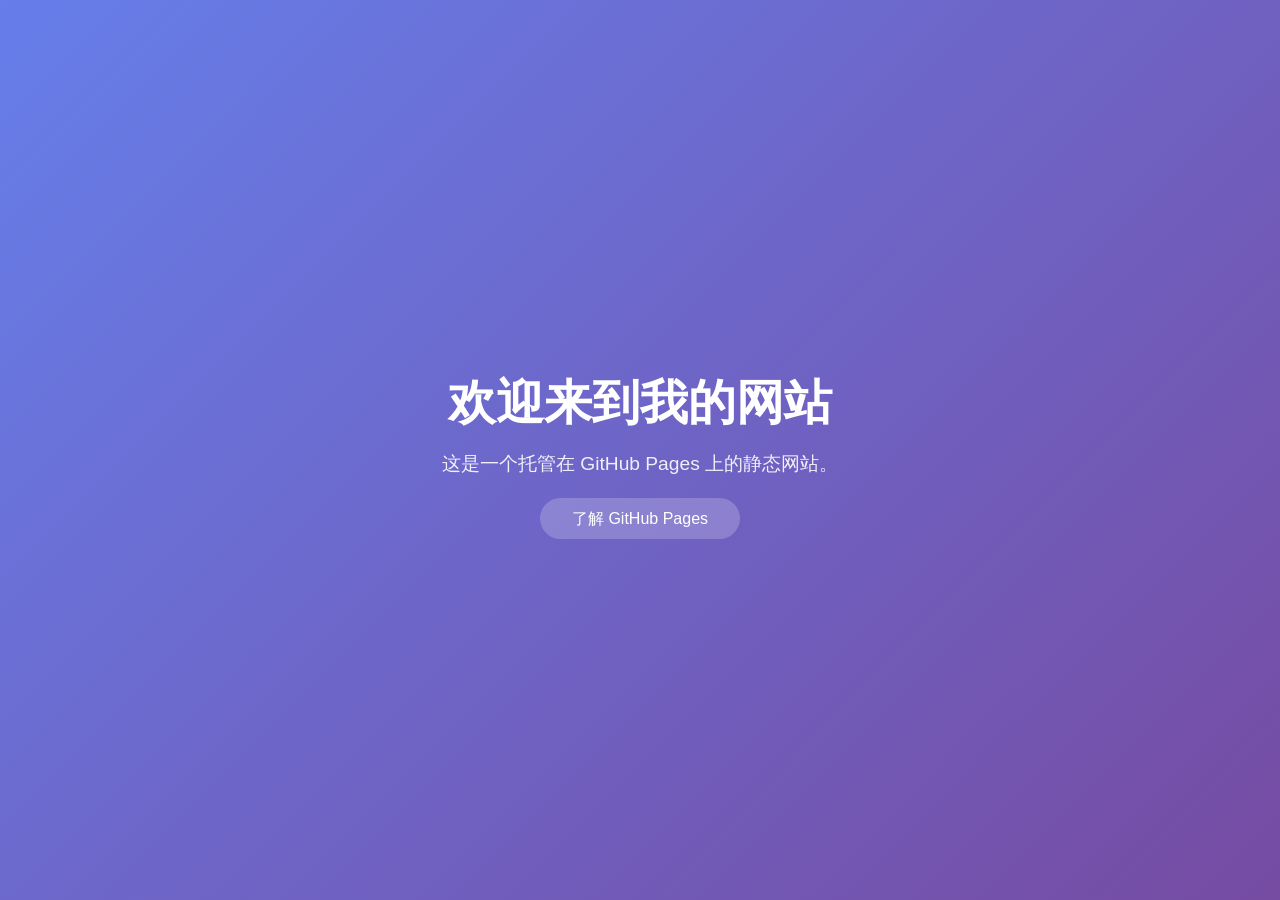
==== index.html @ a3ceb30c "初始化 GitHub Pages 网站" ====
<!DOCTYPE html>
<html lang="zh-CN">
<head>
  <meta charset="UTF-8">
  <meta name="viewport" content="width=device-width, initial-scale=1.0">
  <title>我的网站</title>
  <style>
    * { margin: 0; padding: 0; box-sizing: border-box; }
    body {
      font-family: -apple-system, BlinkMacSystemFont, "Segoe UI", Roboto, sans-serif;
      min-height: 100vh;
      display: flex;
      flex-direction: column;
      align-items: center;
      justify-content: center;
      background: linear-gradient(135deg, #667eea 0%, #764ba2 100%);
      color: #fff;
    }
    .container {
      text-align: center;
      padding: 2rem;
    }
    h1 { font-size: 3rem; margin-bottom: 1rem; }
    p { font-size: 1.2rem; opacity: 0.9; margin-bottom: 2rem; }
    a {
      color: #fff;
      background: rgba(255,255,255,0.2);
      padding: 0.75rem 2rem;
      border-radius: 2rem;
      text-decoration: none;
      transition: background 0.3s;
    }
    a:hover { background: rgba(255,255,255,0.35); }
  </style>
</head>
<body>
  <main class="container">
    <h1>欢迎来到我的网站</h1>
    <p>这是一个托管在 GitHub Pages 上的静态网站。</p>
    <a href="https://pages.github.com/" target="_blank" rel="noopener noreferrer">了解 GitHub Pages</a>
  </main>
</body>
</html>
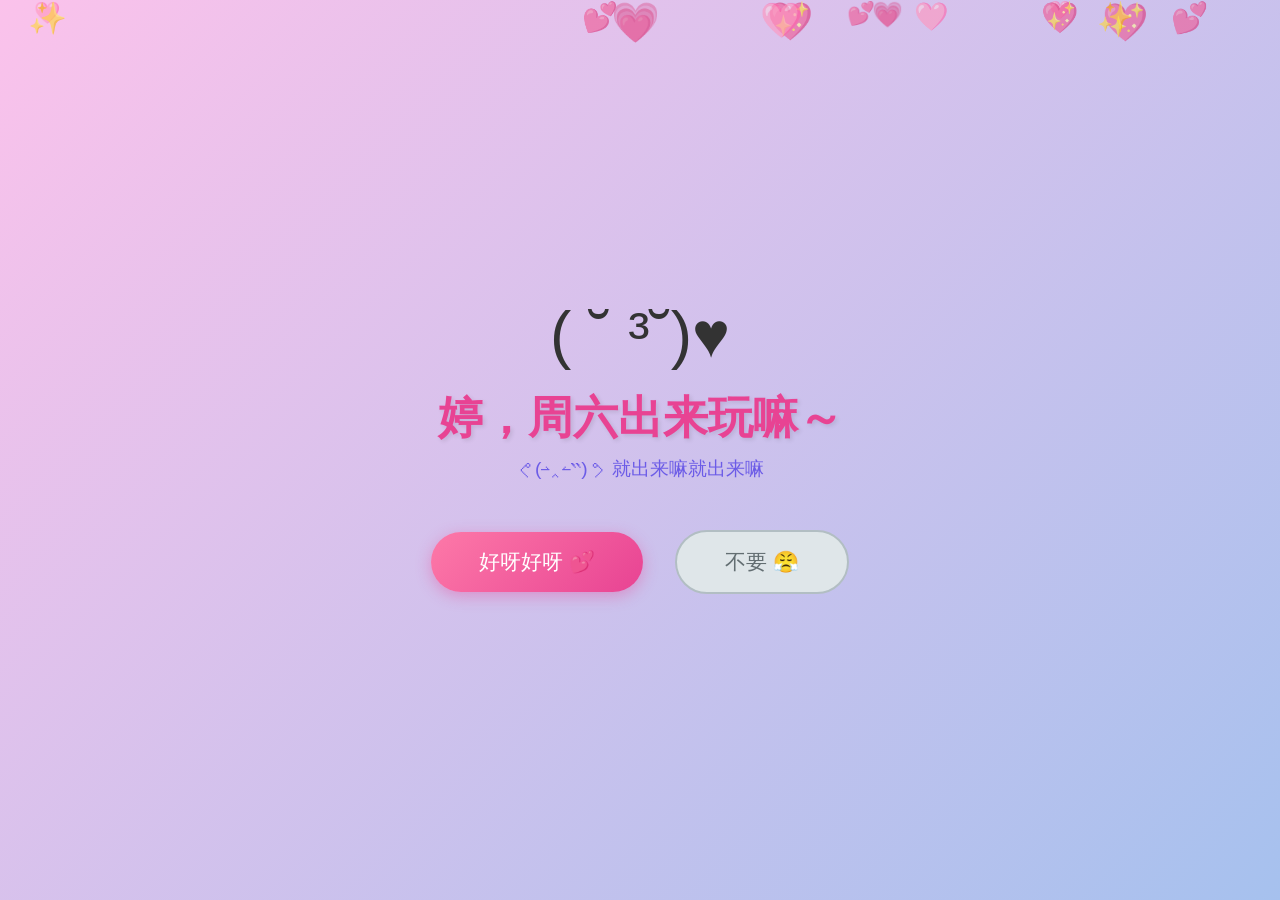
==== commit 462d29fa: "邀请婷周六出来玩：烟花特效+逃跑按钮+表情包" ====
--- a/index.html
+++ b/index.html
@@ -3,7 +3,7 @@
 <head>
   <meta charset="UTF-8">
   <meta name="viewport" content="width=device-width, initial-scale=1.0">
-  <title>我的网站</title>
+  <title>给婷的邀请 💌</title>
   <style>
     * { margin: 0; padding: 0; box-sizing: border-box; }
     body {
@@ -13,31 +13,254 @@
       flex-direction: column;
       align-items: center;
       justify-content: center;
-      background: linear-gradient(135deg, #667eea 0%, #764ba2 100%);
-      color: #fff;
+      background: linear-gradient(135deg, #fbc2eb 0%, #a6c1ee 100%);
+      color: #333;
+      overflow: hidden;
+      position: relative;
     }
     .container {
       text-align: center;
       padding: 2rem;
-    }
-    h1 { font-size: 3rem; margin-bottom: 1rem; }
-    p { font-size: 1.2rem; opacity: 0.9; margin-bottom: 2rem; }
-    a {
+      z-index: 10;
+    }
+    .emoji {
+      font-size: 4rem;
+      margin-bottom: 1rem;
+      animation: bounce 2s ease-in-out infinite;
+    }
+    @keyframes bounce {
+      0%, 100% { transform: translateY(0); }
+      50% { transform: translateY(-15px); }
+    }
+    h1 {
+      font-size: 2.8rem;
+      margin-bottom: 0.5rem;
+      color: #e84393;
+      text-shadow: 2px 2px 4px rgba(0,0,0,0.1);
+    }
+    .sub { font-size: 1.2rem; color: #6c5ce7; margin-bottom: 2.5rem; }
+    .buttons { display: flex; gap: 2rem; justify-content: center; align-items: center; min-height: 80px; }
+    .btn-yes {
+      padding: 1rem 3rem;
+      font-size: 1.3rem;
+      border: none;
+      border-radius: 3rem;
+      cursor: pointer;
+      background: linear-gradient(135deg, #fd79a8, #e84393);
       color: #fff;
-      background: rgba(255,255,255,0.2);
-      padding: 0.75rem 2rem;
-      border-radius: 2rem;
-      text-decoration: none;
-      transition: background 0.3s;
-    }
-    a:hover { background: rgba(255,255,255,0.35); }
+      box-shadow: 0 4px 15px rgba(232,67,147,0.4);
+      transition: transform 0.2s, box-shadow 0.2s;
+    }
+    .btn-yes:hover { transform: scale(1.1); box-shadow: 0 6px 20px rgba(232,67,147,0.6); }
+    .btn-no {
+      padding: 1rem 3rem;
+      font-size: 1.3rem;
+      border: 2px solid #b2bec3;
+      border-radius: 3rem;
+      cursor: pointer;
+      background: #dfe6e9;
+      color: #636e72;
+      transition: transform 0.3s ease, box-shadow 0.3s ease;
+      z-index: 100;
+    }
+    .btn-no.escaping {
+      position: fixed;
+      transition: left 0.4s cubic-bezier(.2,.8,.3,1.2), top 0.4s cubic-bezier(.2,.8,.3,1.2), transform 0.3s ease;
+    }
+    .btn-no.escaping:hover {
+      transform: scale(0.8) rotate(15deg);
+    }
+    .result {
+      display: none;
+      margin-top: 2rem;
+      font-size: 2rem;
+      color: #e84393;
+      animation: fadeIn 1s ease-in;
+    }
+    .result.show { display: block; }
+    .meme {
+      margin-top: 1.5rem;
+      opacity: 0;
+      transform: translateY(-30px);
+      transition: opacity 0.8s ease, transform 0.8s ease;
+    }
+    .meme.show {
+      opacity: 1;
+      transform: translateY(0);
+    }
+    .meme img {
+      max-width: 280px;
+      border-radius: 1rem;
+      box-shadow: 0 4px 15px rgba(0,0,0,0.2);
+    }
+    @keyframes fadeIn { from { opacity: 0; transform: translateY(20px); } to { opacity: 1; transform: translateY(0); } }
+
+    canvas {
+      position: fixed;
+      top: 0; left: 0;
+      width: 100%; height: 100%;
+      pointer-events: none;
+      z-index: 50;
+    }
+    .hearts {
+      position: fixed;
+      top: 0; left: 0;
+      width: 100%; height: 100%;
+      pointer-events: none;
+      z-index: 1;
+    }
+    .heart {
+      position: absolute;
+      font-size: 1.5rem;
+      animation: fall linear infinite;
+      opacity: 0.6;
+    }
+    @keyframes fall {
+      0% { transform: translateY(-10vh) rotate(0deg); opacity: 0.6; }
+      100% { transform: translateY(110vh) rotate(360deg); opacity: 0; }
+    }
   </style>
 </head>
 <body>
-  <main class="container">
-    <h1>欢迎来到我的网站</h1>
-    <p>这是一个托管在 GitHub Pages 上的静态网站。</p>
-    <a href="https://pages.github.com/" target="_blank" rel="noopener noreferrer">了解 GitHub Pages</a>
-  </main>
+  <div class="hearts" id="hearts"></div>
+  <canvas id="fireworks"></canvas>
+
+  <div class="container">
+    <div class="emoji">( ˘ ³˘)♥</div>
+    <h1>婷，周六出来玩嘛～</h1>
+    <p class="sub">ᕙ(⇀‸↼‶)ᕗ 就出来嘛就出来嘛</p>
+    <div class="buttons">
+      <button class="btn-yes" onclick="accept()">好呀好呀 💕</button>
+      <button class="btn-no" id="btnNo">不要 😤</button>
+    </div>
+    <div class="result" id="result">
+      🎉 周六老地方见 🎉<br><span style="font-size:1.2rem">ヾ(≧▽≦*)o</span>
+      <div class="meme" id="meme"><img src="1.jpg" alt="表情包"></div>
+    </div>
+  </div>
+
+  <script>
+    // 飘落的爱心背景
+    const heartsContainer = document.getElementById('hearts');
+    for (let i = 0; i < 15; i++) {
+      const heart = document.createElement('div');
+      heart.className = 'heart';
+      heart.textContent = ['💕','💗','💖','🩷','✨'][Math.floor(Math.random()*5)];
+      heart.style.left = Math.random() * 100 + 'vw';
+      heart.style.animationDuration = (4 + Math.random() * 6) + 's';
+      heart.style.animationDelay = Math.random() * 5 + 's';
+      heart.style.fontSize = (1 + Math.random() * 1.5) + 'rem';
+      heartsContainer.appendChild(heart);
+    }
+
+    // 不接受按钮 - 鼠标靠近就跑 + 随机文案
+    const btnNo = document.getElementById('btnNo');
+    let noInitialized = false;
+    let escapeCount = 0;
+    const noTexts = ['不要 😤','别想点到我 🏃','抓不到我～ 😜','你点不到哦 🤪','再试试？😏','就不让你点 🙈','哈哈哈 🤣','溜了溜了 💨','我跑得快吧 ⚡','投降吧～ 😘'];
+    btnNo.addEventListener('mouseenter', function() {
+      if (!noInitialized) {
+        btnNo.classList.add('escaping');
+        noInitialized = true;
+      }
+      escapeCount++;
+      const maxX = window.innerWidth - 160;
+      const maxY = window.innerHeight - 60;
+      const newX = Math.max(10, Math.random() * maxX);
+      const newY = Math.max(10, Math.random() * maxY);
+      btnNo.style.left = newX + 'px';
+      btnNo.style.top = newY + 'px';
+      btnNo.textContent = noTexts[escapeCount % noTexts.length];
+      // 按钮变小变快，越追越难抓
+      const scale = Math.max(0.6, 1 - escapeCount * 0.03);
+      btnNo.style.fontSize = (1.3 * scale) + 'rem';
+    });
+
+    // 接受按钮
+    let accepted = false;
+    function accept() {
+      if (accepted) return;
+      accepted = true;
+      document.getElementById('result').classList.add('show');
+      setTimeout(() => {
+        document.getElementById('meme').classList.add('show');
+      }, 800);
+      document.querySelector('.btn-yes').textContent = '(ノ´ヮ`)ノ*: ・゚✧';
+      btnNo.style.display = 'none';
+      startFireworks();
+    }
+
+    // 烟花效果
+    const canvas = document.getElementById('fireworks');
+    const ctx = canvas.getContext('2d');
+    let particles = [];
+    let animating = false;
+
+    function resizeCanvas() {
+      canvas.width = window.innerWidth;
+      canvas.height = window.innerHeight;
+    }
+    resizeCanvas();
+    window.addEventListener('resize', resizeCanvas);
+
+    class Particle {
+      constructor(x, y, color) {
+        this.x = x; this.y = y;
+        this.color = color;
+        const angle = Math.random() * Math.PI * 2;
+        const speed = Math.random() * 5 + 2;
+        this.vx = Math.cos(angle) * speed;
+        this.vy = Math.sin(angle) * speed;
+        this.alpha = 1;
+        this.decay = Math.random() * 0.02 + 0.01;
+        this.size = Math.random() * 3 + 1;
+      }
+      update() {
+        this.x += this.vx;
+        this.y += this.vy;
+        this.vy += 0.05;
+        this.alpha -= this.decay;
+      }
+      draw() {
+        ctx.save();
+        ctx.globalAlpha = this.alpha;
+        ctx.fillStyle = this.color;
+        ctx.beginPath();
+        ctx.arc(this.x, this.y, this.size, 0, Math.PI * 2);
+        ctx.fill();
+        ctx.restore();
+      }
+    }
+
+    function createFirework() {
+      const x = Math.random() * canvas.width;
+      const y = Math.random() * canvas.height * 0.5;
+      const colors = ['#fd79a8','#e84393','#6c5ce7','#00cec9','#fdcb6e','#ff6b6b','#ffeaa7','#55efc4'];
+      const color = colors[Math.floor(Math.random() * colors.length)];
+      for (let i = 0; i < 60; i++) {
+        particles.push(new Particle(x, y, color));
+      }
+    }
+
+    function animateFireworks() {
+      if (!animating) return;
+      ctx.clearRect(0, 0, canvas.width, canvas.height);
+      particles = particles.filter(p => p.alpha > 0);
+      particles.forEach(p => { p.update(); p.draw(); });
+      requestAnimationFrame(animateFireworks);
+    }
+
+    function startFireworks() {
+      animating = true;
+      let count = 0;
+      const interval = setInterval(() => {
+        createFirework();
+        createFirework();
+        count++;
+        if (count > 25) clearInterval(interval);
+      }, 400);
+      animateFireworks();
+    }
+  </script>
 </body>
 </html>
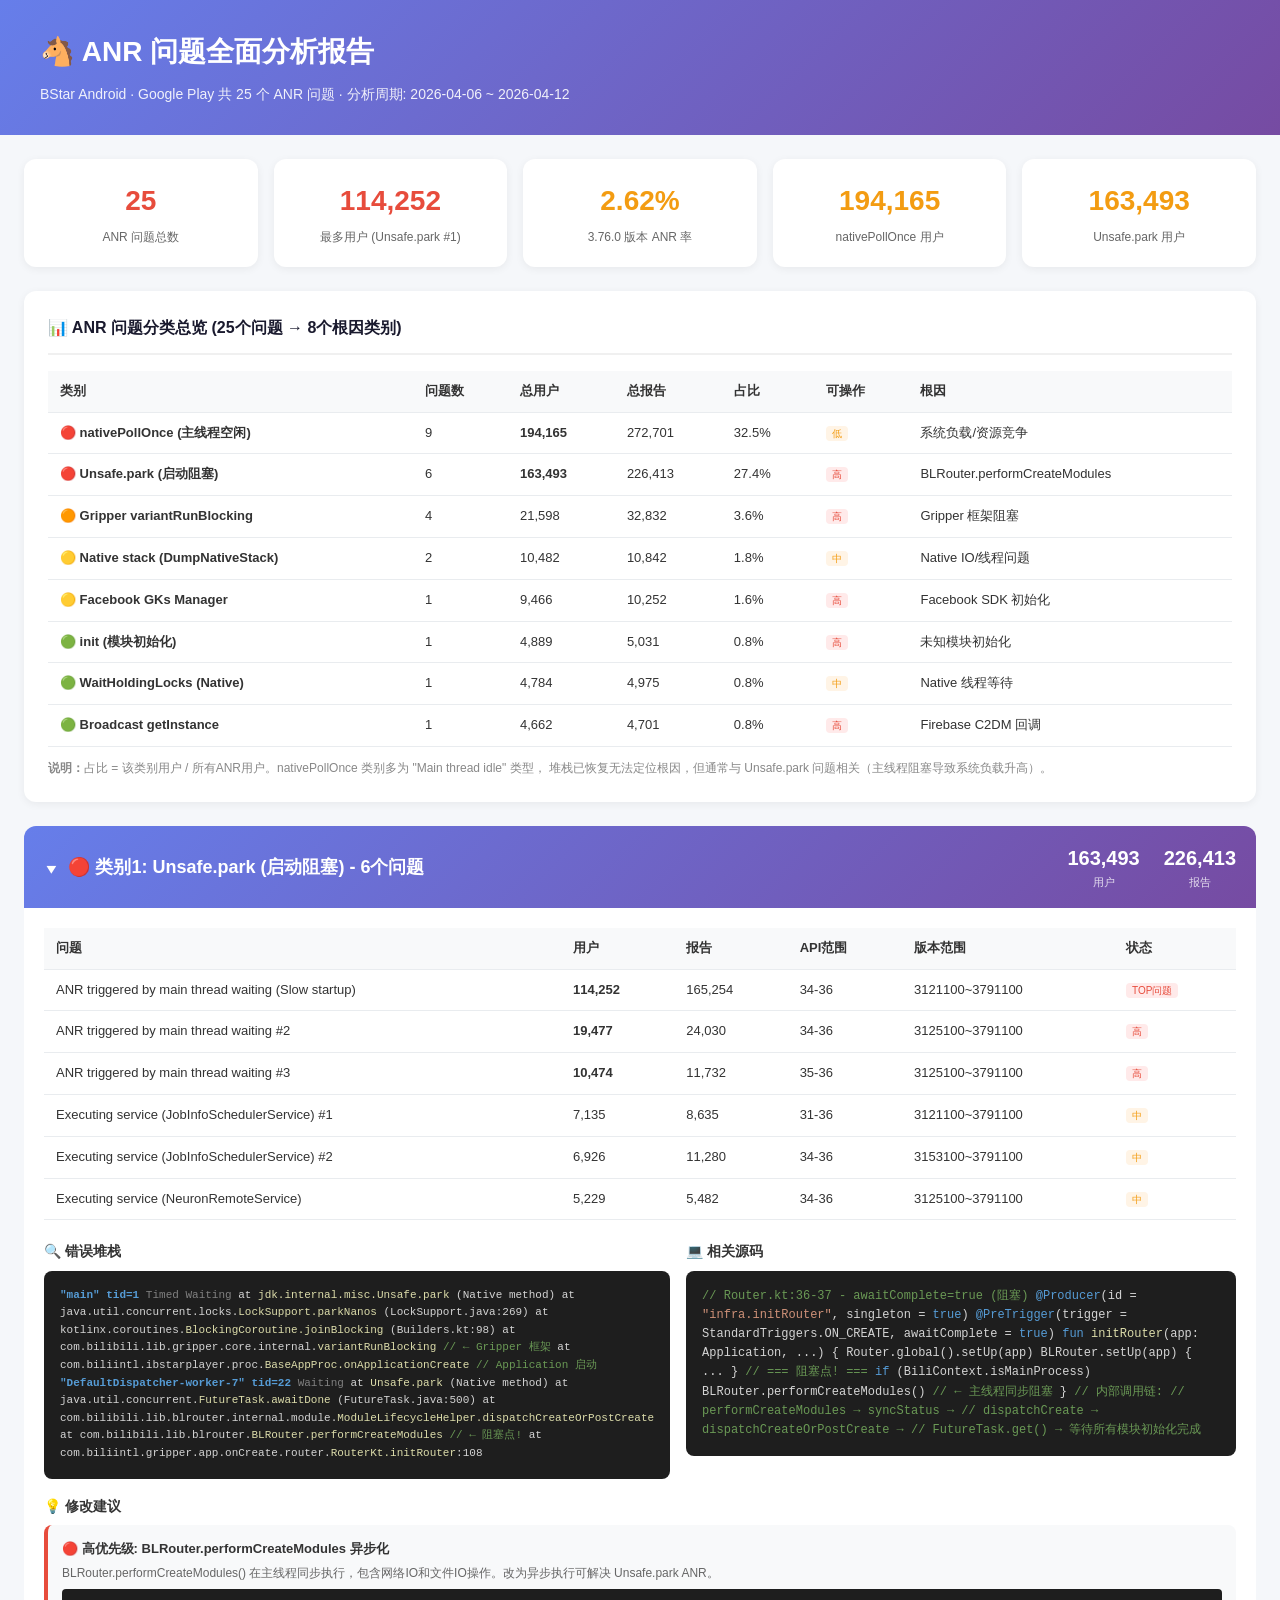
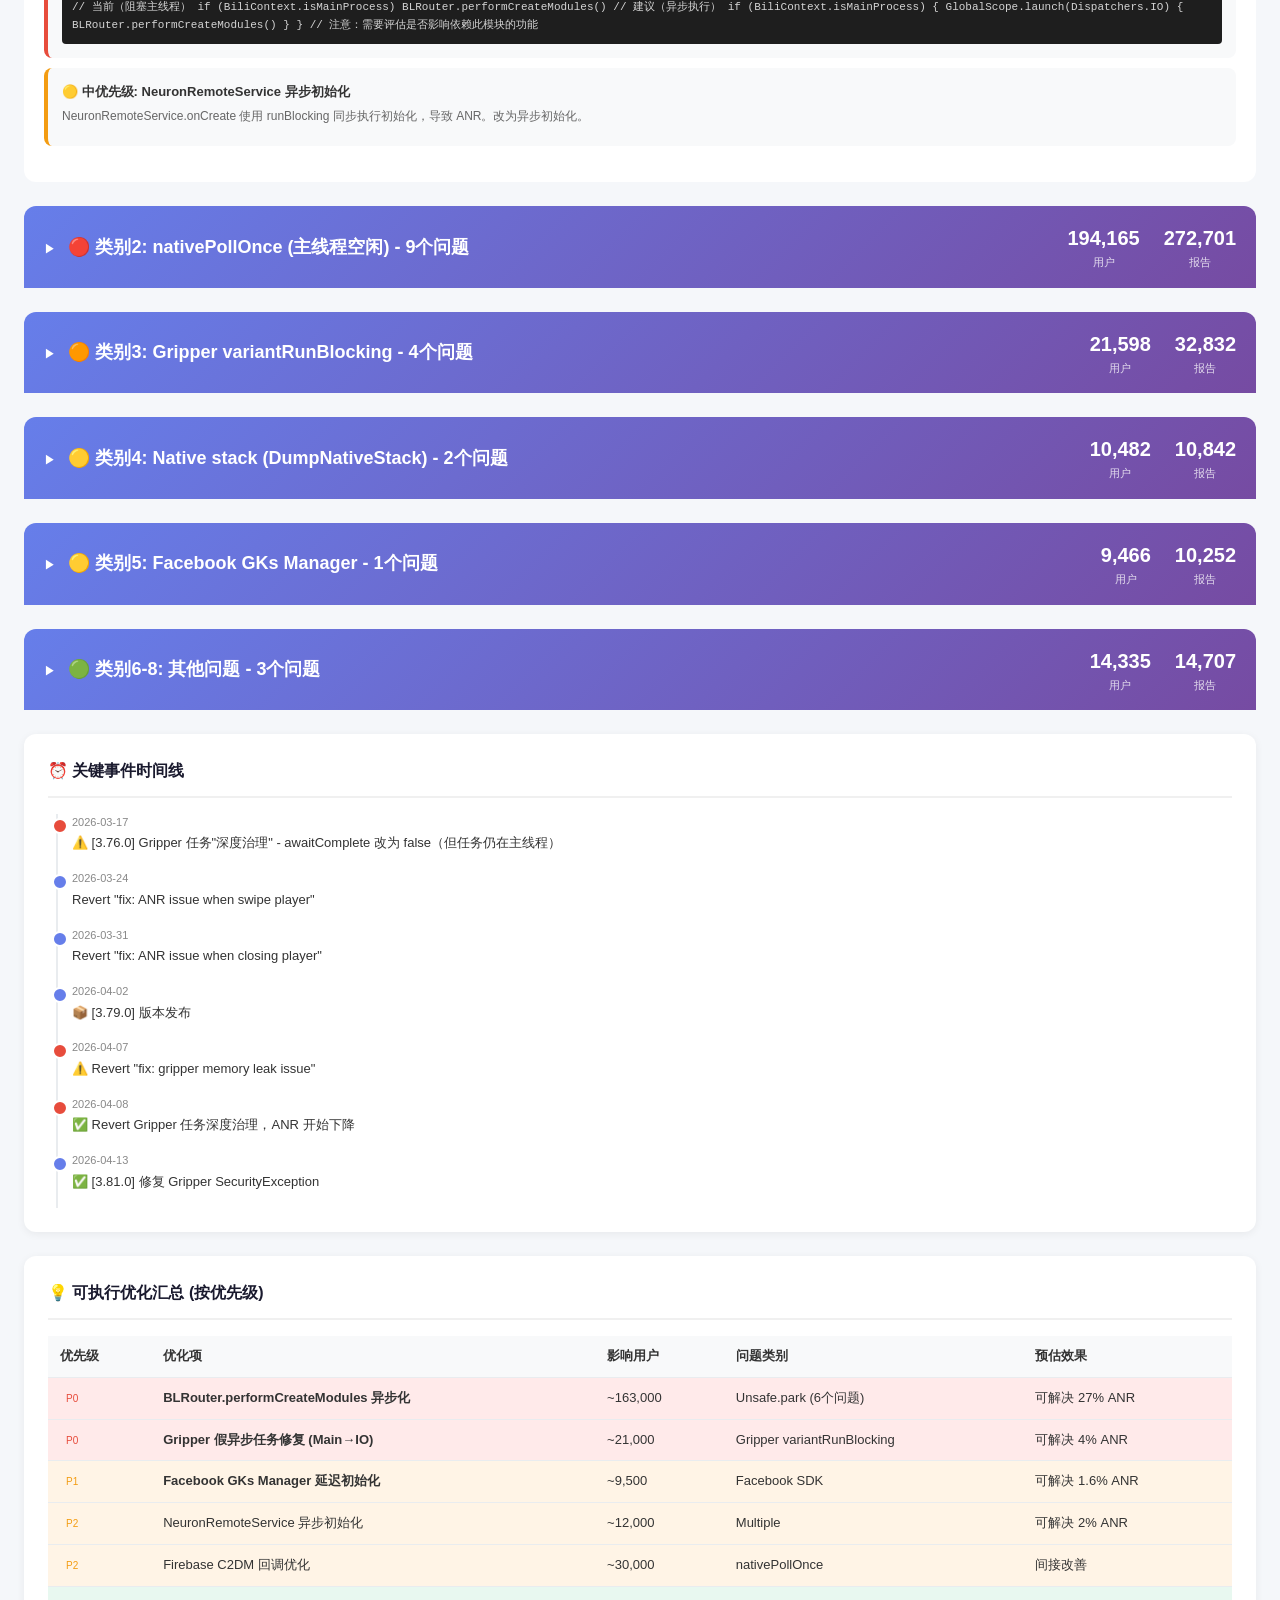
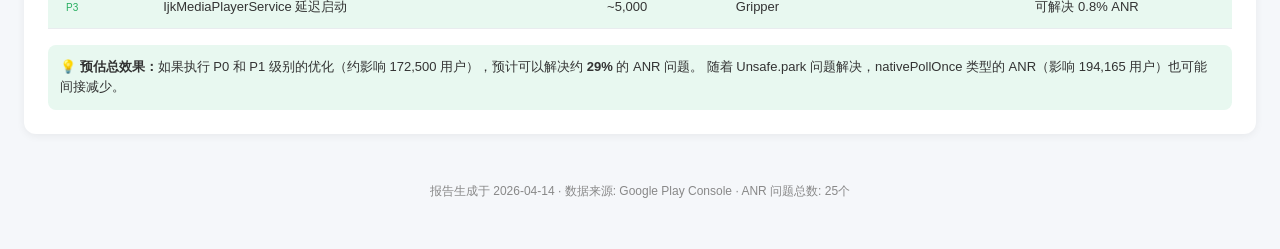
==== commit 8fb4a089: "deploy: ANR analysis report" ====
--- a/index.html
+++ b/index.html
@@ -1,266 +1,1047 @@
 <!DOCTYPE html>
 <html lang="zh-CN">
 <head>
-  <meta charset="UTF-8">
-  <meta name="viewport" content="width=device-width, initial-scale=1.0">
-  <title>给婷的邀请 💌</title>
-  <style>
-    * { margin: 0; padding: 0; box-sizing: border-box; }
-    body {
-      font-family: -apple-system, BlinkMacSystemFont, "Segoe UI", Roboto, sans-serif;
-      min-height: 100vh;
-      display: flex;
-      flex-direction: column;
-      align-items: center;
-      justify-content: center;
-      background: linear-gradient(135deg, #fbc2eb 0%, #a6c1ee 100%);
-      color: #333;
-      overflow: hidden;
-      position: relative;
-    }
-    .container {
-      text-align: center;
-      padding: 2rem;
-      z-index: 10;
-    }
-    .emoji {
-      font-size: 4rem;
-      margin-bottom: 1rem;
-      animation: bounce 2s ease-in-out infinite;
-    }
-    @keyframes bounce {
-      0%, 100% { transform: translateY(0); }
-      50% { transform: translateY(-15px); }
-    }
-    h1 {
-      font-size: 2.8rem;
-      margin-bottom: 0.5rem;
-      color: #e84393;
-      text-shadow: 2px 2px 4px rgba(0,0,0,0.1);
-    }
-    .sub { font-size: 1.2rem; color: #6c5ce7; margin-bottom: 2.5rem; }
-    .buttons { display: flex; gap: 2rem; justify-content: center; align-items: center; min-height: 80px; }
-    .btn-yes {
-      padding: 1rem 3rem;
-      font-size: 1.3rem;
-      border: none;
-      border-radius: 3rem;
-      cursor: pointer;
-      background: linear-gradient(135deg, #fd79a8, #e84393);
-      color: #fff;
-      box-shadow: 0 4px 15px rgba(232,67,147,0.4);
-      transition: transform 0.2s, box-shadow 0.2s;
-    }
-    .btn-yes:hover { transform: scale(1.1); box-shadow: 0 6px 20px rgba(232,67,147,0.6); }
-    .btn-no {
-      padding: 1rem 3rem;
-      font-size: 1.3rem;
-      border: 2px solid #b2bec3;
-      border-radius: 3rem;
-      cursor: pointer;
-      background: #dfe6e9;
-      color: #636e72;
-      transition: transform 0.3s ease, box-shadow 0.3s ease;
-      z-index: 100;
-    }
-    .btn-no.escaping {
-      position: fixed;
-      transition: left 0.4s cubic-bezier(.2,.8,.3,1.2), top 0.4s cubic-bezier(.2,.8,.3,1.2), transform 0.3s ease;
-    }
-    .btn-no.escaping:hover {
-      transform: scale(0.8) rotate(15deg);
-    }
-    .result {
-      display: none;
-      margin-top: 2rem;
-      font-size: 2rem;
-      color: #e84393;
-      animation: fadeIn 1s ease-in;
-    }
-    .result.show { display: block; }
-    .meme {
-      margin-top: 1.5rem;
-      opacity: 0;
-      transform: translateY(-30px);
-      transition: opacity 0.8s ease, transform 0.8s ease;
-    }
-    .meme.show {
-      opacity: 1;
-      transform: translateY(0);
-    }
-    .meme img {
-      max-width: 280px;
-      border-radius: 1rem;
-      box-shadow: 0 4px 15px rgba(0,0,0,0.2);
-    }
-    @keyframes fadeIn { from { opacity: 0; transform: translateY(20px); } to { opacity: 1; transform: translateY(0); } }
-
-    canvas {
-      position: fixed;
-      top: 0; left: 0;
-      width: 100%; height: 100%;
-      pointer-events: none;
-      z-index: 50;
-    }
-    .hearts {
-      position: fixed;
-      top: 0; left: 0;
-      width: 100%; height: 100%;
-      pointer-events: none;
-      z-index: 1;
-    }
-    .heart {
-      position: absolute;
-      font-size: 1.5rem;
-      animation: fall linear infinite;
-      opacity: 0.6;
-    }
-    @keyframes fall {
-      0% { transform: translateY(-10vh) rotate(0deg); opacity: 0.6; }
-      100% { transform: translateY(110vh) rotate(360deg); opacity: 0; }
-    }
-  </style>
+    <meta charset="UTF-8">
+    <meta name="viewport" content="width=device-width, initial-scale=1.0">
+    <title>ANR 问题全面分析报告</title>
+    <style>
+        * { margin: 0; padding: 0; box-sizing: border-box; }
+        body {
+            font-family: -apple-system, BlinkMacSystemFont, 'Segoe UI', Roboto, sans-serif;
+            background: #f5f7fa;
+            color: #333;
+            line-height: 1.6;
+        }
+        .header {
+            background: linear-gradient(135deg, #667eea 0%, #764ba2 100%);
+            color: white;
+            padding: 30px 40px;
+        }
+        .header h1 { font-size: 28px; margin-bottom: 8px; }
+        .header .subtitle { opacity: 0.9; font-size: 14px; }
+        .container { max-width: 1400px; margin: 0 auto; padding: 24px; }
+        
+        .summary-stats {
+            display: grid;
+            grid-template-columns: repeat(5, 1fr);
+            gap: 16px;
+            margin-bottom: 24px;
+        }
+        .stat-item {
+            background: white;
+            border-radius: 12px;
+            padding: 20px;
+            text-align: center;
+            box-shadow: 0 2px 8px rgba(0,0,0,0.06);
+        }
+        .stat-item .number { font-size: 28px; font-weight: 700; color: #667eea; }
+        .stat-item .number.danger { color: #e74c3c; }
+        .stat-item .number.warning { color: #f39c12; }
+        .stat-item .number.success { color: #27ae60; }
+        .stat-item .label { font-size: 12px; color: #666; margin-top: 4px; }
+
+        .card {
+            background: white;
+            border-radius: 12px;
+            padding: 24px;
+            box-shadow: 0 2px 8px rgba(0,0,0,0.06);
+            margin-bottom: 24px;
+        }
+        .card-title {
+            font-size: 16px;
+            font-weight: 600;
+            color: #1a1a2e;
+            margin-bottom: 16px;
+            padding-bottom: 12px;
+            border-bottom: 2px solid #f0f0f0;
+        }
+
+        .issue-category {
+            margin-bottom: 24px;
+        }
+        .category-header {
+            display: flex;
+            justify-content: space-between;
+            align-items: center;
+            padding: 16px 20px;
+            background: linear-gradient(135deg, #667eea 0%, #764ba2 100%);
+            color: white;
+            border-radius: 12px 12px 0 0;
+            cursor: pointer;
+            user-select: none;
+        }
+        .category-header:hover { opacity: 0.95; }
+        .category-title { font-size: 18px; font-weight: 600; }
+        .category-stats { display: flex; gap: 24px; font-size: 14px; }
+        .category-stat { text-align: center; }
+        .category-stat .value { font-size: 20px; font-weight: 700; }
+        .category-stat .label { font-size: 11px; opacity: 0.8; }
+
+        .category-body {
+            background: white;
+            border-radius: 0 0 12px 12px;
+            padding: 20px;
+            display: none;
+        }
+        .category-body.open { display: block; }
+
+        .grid-2 { display: grid; grid-template-columns: repeat(2, 1fr); gap: 16px; }
+        .section { margin-bottom: 16px; }
+        .section-title {
+            font-size: 14px;
+            font-weight: 600;
+            color: #333;
+            margin-bottom: 8px;
+            display: flex;
+            align-items: center;
+            gap: 6px;
+        }
+
+        .stack-trace {
+            background: #1e1e1e;
+            color: #d4d4d4;
+            border-radius: 8px;
+            padding: 16px;
+            font-family: 'SF Mono', 'Consolas', monospace;
+            font-size: 11px;
+            overflow-x: auto;
+            max-height: 280px;
+            overflow-y: auto;
+        }
+        .stack-trace .thread-name { color: #569cd6; font-weight: 600; }
+        .stack-trace .thread-state { color: #808080; }
+        .stack-trace .method { color: #dcdcaa; }
+        .stack-trace .comment { color: #6a9955; }
+
+        .source-code {
+            background: #1e1e1e;
+            color: #d4d4d4;
+            border-radius: 8px;
+            padding: 16px;
+            font-family: 'SF Mono', 'Consolas', monospace;
+            font-size: 12px;
+            overflow-x: auto;
+        }
+        .source-code .keyword { color: #569cd6; }
+        .source-code .function { color: #dcdcaa; }
+        .source-code .string { color: #ce9178; }
+        .source-code .comment { color: #6a9955; }
+        .source-code .number { color: #b5cea8; }
+
+        .suggestion-item {
+            padding: 14px;
+            background: #f8f9fa;
+            border-radius: 8px;
+            margin-bottom: 10px;
+            border-left: 4px solid #667eea;
+        }
+        .suggestion-item.high { border-left-color: #e74c3c; }
+        .suggestion-item.medium { border-left-color: #f39c12; }
+        .suggestion-item.low { border-left-color: #27ae60; }
+        .suggestion-item .title { font-weight: 600; color: #333; margin-bottom: 4px; font-size: 13px; }
+        .suggestion-item .desc { font-size: 12px; color: #666; margin-bottom: 6px; }
+        .suggestion-item .code {
+            background: #1e1e1e;
+            color: #d4d4d4;
+            padding: 10px;
+            border-radius: 4px;
+            font-family: monospace;
+            font-size: 11px;
+            overflow-x: auto;
+        }
+
+        .priority-tag {
+            font-size: 10px;
+            padding: 2px 6px;
+            border-radius: 4px;
+            font-weight: 500;
+        }
+        .priority-high { background: #ffeaea; color: #e74c3c; }
+        .priority-medium { background: #fff4e6; color: #f39c12; }
+        .priority-low { background: #e8f8f0; color: #27ae60; }
+
+        .expand-icon {
+            display: inline-block;
+            transition: transform 0.2s;
+            margin-right: 8px;
+            font-size: 12px;
+        }
+        .expand-icon.rotated { transform: rotate(90deg); }
+
+        .summary-table { width: 100%; border-collapse: collapse; font-size: 13px; }
+        .summary-table th, .summary-table td {
+            padding: 10px 12px;
+            text-align: left;
+            border-bottom: 1px solid #e9ecef;
+        }
+        .summary-table th { background: #f8f9fa; font-weight: 600; }
+        .summary-table tr:hover { background: #f8f9fa; }
+        .summary-table .users { font-weight: 600; }
+
+        .timeline {
+            position: relative;
+            padding-left: 24px;
+            font-size: 13px;
+        }
+        .timeline::before {
+            content: '';
+            position: absolute;
+            left: 8px;
+            top: 0;
+            bottom: 0;
+            width: 2px;
+            background: #e9ecef;
+        }
+        .timeline-item {
+            position: relative;
+            padding-bottom: 16px;
+        }
+        .timeline-item::before {
+            content: '';
+            position: absolute;
+            left: -20px;
+            top: 4px;
+            width: 12px;
+            height: 12px;
+            border-radius: 50%;
+            background: #667eea;
+            border: 2px solid white;
+        }
+        .timeline-item.highlight::before { background: #e74c3c; }
+        .timeline-item .date { font-size: 11px; color: #888; margin-bottom: 2px; }
+        .timeline-item .event { font-weight: 500; color: #333; }
+
+        .issue-list {
+            margin-bottom: 20px;
+        }
+        .issue-list table { width: 100%; border-collapse: collapse; font-size: 13px; }
+        .issue-list th, .issue-list td {
+            padding: 10px 12px;
+            text-align: left;
+            border-bottom: 1px solid #e9ecef;
+        }
+        .issue-list th { background: #f8f9fa; font-weight: 600; }
+        .issue-list tr:hover { background: #f8f9fa; }
+        .issue-list .user-count { font-weight: 600; }
+
+        .footer {
+            text-align: center;
+            padding: 24px;
+            color: #888;
+            font-size: 12px;
+        }
+    </style>
 </head>
 <body>
-  <div class="hearts" id="hearts"></div>
-  <canvas id="fireworks"></canvas>
-
-  <div class="container">
-    <div class="emoji">( ˘ ³˘)♥</div>
-    <h1>婷，周六出来玩嘛～</h1>
-    <p class="sub">ᕙ(⇀‸↼‶)ᕗ 就出来嘛就出来嘛</p>
-    <div class="buttons">
-      <button class="btn-yes" onclick="accept()">好呀好呀 💕</button>
-      <button class="btn-no" id="btnNo">不要 😤</button>
+    <div class="header">
+        <h1>🐴 ANR 问题全面分析报告</h1>
+        <div class="subtitle">BStar Android · Google Play 共 25 个 ANR 问题 · 分析周期: 2026-04-06 ~ 2026-04-12</div>
     </div>
-    <div class="result" id="result">
-      🎉 周六老地方见 🎉<br><span style="font-size:1.2rem">ヾ(≧▽≦*)o</span>
-      <div class="meme" id="meme"><img src="1.jpg" alt="表情包"></div>
+
+    <div class="container">
+        <!-- 汇总统计 -->
+        <div class="summary-stats">
+            <div class="stat-item">
+                <div class="number danger">25</div>
+                <div class="label">ANR 问题总数</div>
+            </div>
+            <div class="stat-item">
+                <div class="number danger">114,252</div>
+                <div class="label">最多用户 (Unsafe.park #1)</div>
+            </div>
+            <div class="stat-item">
+                <div class="number warning">2.62%</div>
+                <div class="label">3.76.0 版本 ANR 率</div>
+            </div>
+            <div class="stat-item">
+                <div class="number warning">194,165</div>
+                <div class="label">nativePollOnce 用户</div>
+            </div>
+            <div class="stat-item">
+                <div class="number warning">163,493</div>
+                <div class="label">Unsafe.park 用户</div>
+            </div>
+        </div>
+
+        <!-- 问题分类总览 -->
+        <div class="card">
+            <div class="card-title">📊 ANR 问题分类总览 (25个问题 → 8个根因类别)</div>
+            <table class="summary-table">
+                <thead>
+                    <tr>
+                        <th>类别</th>
+                        <th>问题数</th>
+                        <th>总用户</th>
+                        <th>总报告</th>
+                        <th>占比</th>
+                        <th>可操作</th>
+                        <th>根因</th>
+                    </tr>
+                </thead>
+                <tbody>
+                    <tr>
+                        <td><strong>🔴 nativePollOnce (主线程空闲)</strong></td>
+                        <td>9</td>
+                        <td class="users">194,165</td>
+                        <td>272,701</td>
+                        <td>32.5%</td>
+                        <td><span class="priority-tag priority-medium">低</span></td>
+                        <td>系统负载/资源竞争</td>
+                    </tr>
+                    <tr>
+                        <td><strong>🔴 Unsafe.park (启动阻塞)</strong></td>
+                        <td>6</td>
+                        <td class="users">163,493</td>
+                        <td>226,413</td>
+                        <td>27.4%</td>
+                        <td><span class="priority-tag priority-high">高</span></td>
+                        <td>BLRouter.performCreateModules</td>
+                    </tr>
+                    <tr>
+                        <td><strong>🟠 Gripper variantRunBlocking</strong></td>
+                        <td>4</td>
+                        <td>21,598</td>
+                        <td>32,832</td>
+                        <td>3.6%</td>
+                        <td><span class="priority-tag priority-high">高</span></td>
+                        <td>Gripper 框架阻塞</td>
+                    </tr>
+                    <tr>
+                        <td><strong>🟡 Native stack (DumpNativeStack)</strong></td>
+                        <td>2</td>
+                        <td>10,482</td>
+                        <td>10,842</td>
+                        <td>1.8%</td>
+                        <td><span class="priority-tag priority-medium">中</span></td>
+                        <td>Native IO/线程问题</td>
+                    </tr>
+                    <tr>
+                        <td><strong>🟡 Facebook GKs Manager</strong></td>
+                        <td>1</td>
+                        <td>9,466</td>
+                        <td>10,252</td>
+                        <td>1.6%</td>
+                        <td><span class="priority-tag priority-high">高</span></td>
+                        <td>Facebook SDK 初始化</td>
+                    </tr>
+                    <tr>
+                        <td><strong>🟢 init (模块初始化)</strong></td>
+                        <td>1</td>
+                        <td>4,889</td>
+                        <td>5,031</td>
+                        <td>0.8%</td>
+                        <td><span class="priority-tag priority-high">高</span></td>
+                        <td>未知模块初始化</td>
+                    </tr>
+                    <tr>
+                        <td><strong>🟢 WaitHoldingLocks (Native)</strong></td>
+                        <td>1</td>
+                        <td>4,784</td>
+                        <td>4,975</td>
+                        <td>0.8%</td>
+                        <td><span class="priority-tag priority-medium">中</span></td>
+                        <td>Native 线程等待</td>
+                    </tr>
+                    <tr>
+                        <td><strong>🟢 Broadcast getInstance</strong></td>
+                        <td>1</td>
+                        <td>4,662</td>
+                        <td>4,701</td>
+                        <td>0.8%</td>
+                        <td><span class="priority-tag priority-high">高</span></td>
+                        <td>Firebase C2DM 回调</td>
+                    </tr>
+                </tbody>
+            </table>
+            <div style="margin-top:12px;font-size:12px;color:#888;">
+                <strong>说明：</strong>占比 = 该类别用户 / 所有ANR用户。nativePollOnce 类别多为 "Main thread idle" 类型，
+                堆栈已恢复无法定位根因，但通常与 Unsafe.park 问题相关（主线程阻塞导致系统负载升高）。
+            </div>
+        </div>
+
+        <!-- ========== 类别1: Unsafe.park ========== -->
+        <div class="issue-category">
+            <div class="category-header" onclick="toggleCategory(this)">
+                <div>
+                    <span class="expand-icon rotated">▶</span>
+                    <span class="category-title">🔴 类别1: Unsafe.park (启动阻塞) - 6个问题</span>
+                </div>
+                <div class="category-stats">
+                    <div class="category-stat">
+                        <div class="value">163,493</div>
+                        <div class="label">用户</div>
+                    </div>
+                    <div class="category-stat">
+                        <div class="value">226,413</div>
+                        <div class="label">报告</div>
+                    </div>
+                </div>
+            </div>
+            <div class="category-body open">
+                <div class="issue-list">
+                    <table>
+                        <thead>
+                            <tr>
+                                <th>问题</th>
+                                <th>用户</th>
+                                <th>报告</th>
+                                <th>API范围</th>
+                                <th>版本范围</th>
+                                <th>状态</th>
+                            </tr>
+                        </thead>
+                        <tbody>
+                            <tr>
+                                <td>ANR triggered by main thread waiting (Slow startup)</td>
+                                <td class="user-count">114,252</td>
+                                <td>165,254</td>
+                                <td>34-36</td>
+                                <td>3121100~3791100</td>
+                                <td><span class="priority-tag priority-high">TOP问题</span></td>
+                            </tr>
+                            <tr>
+                                <td>ANR triggered by main thread waiting #2</td>
+                                <td class="user-count">19,477</td>
+                                <td>24,030</td>
+                                <td>34-36</td>
+                                <td>3125100~3791100</td>
+                                <td><span class="priority-tag priority-high">高</span></td>
+                            </tr>
+                            <tr>
+                                <td>ANR triggered by main thread waiting #3</td>
+                                <td class="user-count">10,474</td>
+                                <td>11,732</td>
+                                <td>35-36</td>
+                                <td>3125100~3791100</td>
+                                <td><span class="priority-tag priority-high">高</span></td>
+                            </tr>
+                            <tr>
+                                <td>Executing service (JobInfoSchedulerService) #1</td>
+                                <td>7,135</td>
+                                <td>8,635</td>
+                                <td>31-36</td>
+                                <td>3121100~3791100</td>
+                                <td><span class="priority-tag priority-medium">中</span></td>
+                            </tr>
+                            <tr>
+                                <td>Executing service (JobInfoSchedulerService) #2</td>
+                                <td>6,926</td>
+                                <td>11,280</td>
+                                <td>34-36</td>
+                                <td>3153100~3791100</td>
+                                <td><span class="priority-tag priority-medium">中</span></td>
+                            </tr>
+                            <tr>
+                                <td>Executing service (NeuronRemoteService)</td>
+                                <td>5,229</td>
+                                <td>5,482</td>
+                                <td>34-36</td>
+                                <td>3125100~3791100</td>
+                                <td><span class="priority-tag priority-medium">中</span></td>
+                            </tr>
+                        </tbody>
+                    </table>
+                </div>
+
+                <div class="grid-2">
+                    <div class="section">
+                        <div class="section-title">🔍 错误堆栈</div>
+                        <div class="stack-trace">
+<span class="thread-name">"main" tid=1</span> <span class="thread-state">Timed Waiting</span>
+  at <span class="method">jdk.internal.misc.Unsafe.park</span> (Native method)
+  at java.util.concurrent.locks.<span class="method">LockSupport.parkNanos</span> (LockSupport.java:269)
+  at kotlinx.coroutines.<span class="method">BlockingCoroutine.joinBlocking</span> (Builders.kt:98)
+  at com.bilibili.lib.gripper.core.internal.<span class="method">variantRunBlocking</span> <span class="comment">// ← Gripper 框架</span>
+  at com.biliintl.ibstarplayer.proc.<span class="method">BaseAppProc.onApplicationCreate</span> <span class="comment">// Application 启动</span>
+
+<span class="thread-name">"DefaultDispatcher-worker-7" tid=22</span> <span class="thread-state">Waiting</span>
+  at <span class="method">Unsafe.park</span> (Native method)
+  at java.util.concurrent.<span class="method">FutureTask.awaitDone</span> (FutureTask.java:500)
+  at com.bilibili.lib.blrouter.internal.module.<span class="method">ModuleLifecycleHelper.dispatchCreateOrPostCreate</span>
+  at com.bilibili.lib.blrouter.<span class="method">BLRouter.performCreateModules</span> <span class="comment">// ← 阻塞点!</span>
+  at com.biliintl.gripper.app.onCreate.router.<span class="method">RouterKt.initRouter</span>:108
+                        </div>
+                    </div>
+                    <div class="section">
+                        <div class="section-title">💻 相关源码</div>
+                        <div class="source-code">
+<span class="comment">// Router.kt:36-37 - awaitComplete=true (阻塞)</span>
+<span class="keyword">@Producer</span>(id = <span class="string">"infra.initRouter"</span>, singleton = <span class="keyword">true</span>)
+<span class="keyword">@PreTrigger</span>(trigger = StandardTriggers.<span class="method">ON_CREATE</span>, awaitComplete = <span class="keyword">true</span>)
+<span class="keyword">fun</span> <span class="function">initRouter</span>(app: Application, ...) {
+    Router.global().<span class="method">setUp</span>(app)
+    BLRouter.<span class="method">setUp</span>(app) { ... }
+    
+    <span class="comment">// === 阻塞点! ===</span>
+    <span class="keyword">if</span> (BiliContext.isMainProcess) 
+        BLRouter.<span class="method">performCreateModules</span>()  <span class="comment">// ← 主线程同步阻塞</span>
+}
+
+<span class="comment">// 内部调用链:</span>
+<span class="comment">// performCreateModules → syncStatus →</span>
+<span class="comment">// dispatchCreate → dispatchCreateOrPostCreate →</span>
+<span class="comment">// FutureTask.get() → 等待所有模块初始化完成</span>
+                        </div>
+                    </div>
+                </div>
+                <div class="section">
+                    <div class="section-title">💡 修改建议</div>
+                    <div class="suggestion-item high">
+                        <div class="title">🔴 高优先级: BLRouter.performCreateModules 异步化</div>
+                        <div class="desc">BLRouter.performCreateModules() 在主线程同步执行，包含网络IO和文件IO操作。改为异步执行可解决 Unsafe.park ANR。</div>
+                        <div class="code"><span class="comment">// 当前（阻塞主线程）</span>
+<span class="keyword">if</span> (BiliContext.isMainProcess) 
+    BLRouter.<span class="method">performCreateModules</span>()
+
+<span class="comment">// 建议（异步执行）</span>
+<span class="keyword">if</span> (BiliContext.isMainProcess) {
+    GlobalScope.<span class="method">launch</span>(Dispatchers.<span class="method">IO</span>) {
+        BLRouter.<span class="method">performCreateModules</span>()
+    }
+}
+<span class="comment">// 注意：需要评估是否影响依赖此模块的功能</span></div>
+                    </div>
+                    <div class="suggestion-item medium">
+                        <div class="title">🟡 中优先级: NeuronRemoteService 异步初始化</div>
+                        <div class="desc">NeuronRemoteService.onCreate 使用 runBlocking 同步执行初始化，导致 ANR。改为异步初始化。</div>
+                    </div>
+                </div>
+            </div>
+        </div>
+
+        <!-- ========== 类别2: nativePollOnce ========== -->
+        <div class="issue-category">
+            <div class="category-header" onclick="toggleCategory(this)">
+                <div>
+                    <span class="expand-icon">▶</span>
+                    <span class="category-title">🔴 类别2: nativePollOnce (主线程空闲) - 9个问题</span>
+                </div>
+                <div class="category-stats">
+                    <div class="category-stat">
+                        <div class="value">194,165</div>
+                        <div class="label">用户</div>
+                    </div>
+                    <div class="category-stat">
+                        <div class="value">272,701</div>
+                        <div class="label">报告</div>
+                    </div>
+                </div>
+            </div>
+            <div class="category-body">
+                <div class="issue-list">
+                    <table>
+                        <thead>
+                            <tr>
+                                <th>问题</th>
+                                <th>用户</th>
+                                <th>报告</th>
+                                <th>类型</th>
+                            </tr>
+                        </thead>
+                        <tbody>
+                            <tr>
+                                <td>Input dispatching timed out</td>
+                                <td class="user-count">44,971</td>
+                                <td>63,331</td>
+                                <td>输入分发超时</td>
+                            </tr>
+                            <tr>
+                                <td>Root cause unknown #1</td>
+                                <td class="user-count">39,257</td>
+                                <td>51,366</td>
+                                <td>堆栈已恢复</td>
+                            </tr>
+                            <tr>
+                                <td>Broadcast (Firebase C2DM)</td>
+                                <td class="user-count">25,325</td>
+                                <td>34,449</td>
+                                <td>Firebase 推送</td>
+                            </tr>
+                            <tr>
+                                <td>Input (No focused window)</td>
+                                <td class="user-count">21,520</td>
+                                <td>25,217</td>
+                                <td>无焦点窗口</td>
+                            </tr>
+                            <tr>
+                                <td>Root cause unknown #2</td>
+                                <td>17,973</td>
+                                <td>44,244</td>
+                                <td>堆栈已恢复</td>
+                            </tr>
+                            <tr>
+                                <td>Root cause unknown #3</td>
+                                <td>14,920</td>
+                                <td>16,562</td>
+                                <td>堆栈已恢复</td>
+                            </tr>
+                            <tr>
+                                <td>Executing service (JobInfoScheduler)</td>
+                                <td>12,665</td>
+                                <td>15,251</td>
+                                <td>后台调度</td>
+                            </tr>
+                            <tr>
+                                <td>Root cause unknown #4</td>
+                                <td>9,505</td>
+                                <td>10,715</td>
+                                <td>堆栈已恢复</td>
+                            </tr>
+                            <tr>
+                                <td>Broadcast (SCREEN_OFF)</td>
+                                <td>8,029</td>
+                                <td>11,566</td>
+                                <td>屏幕关闭事件</td>
+                            </tr>
+                        </tbody>
+                    </table>
+                </div>
+                <div class="suggestion-item high">
+                    <div class="title">⚠️ 这些问题的堆栈多为 "Main thread idle"</div>
+                    <div class="desc">
+                        <strong>Google 官方说明：</strong>当 ANR 条件已经过去时才捕获堆栈，导致堆栈中主线程处于空闲状态。
+                        这类 ANR 通常由系统高负载或资源竞争导致，无法从堆栈直接定位根因。<br><br>
+                        <strong>间接原因：</strong>当 Unsafe.park 问题导致主线程阻塞时，系统负载升高，可能导致其他正常的应用操作也触发 ANR。<br><br>
+                        <strong>建议：</strong>优先解决 Unsafe.park 问题（类别1），这类 nativePollOnce 的 ANR 数量可能会自然下降。
+                    </div>
+                </div>
+                <div class="section">
+                    <div class="section-title">💡 修改建议</div>
+                    <div class="suggestion-item high">
+                        <div class="title">🔴 高优先级: 解决 Unsafe.park 问题（间接解决本类别问题）</div>
+                        <div class="desc">当主线程不再被 BLRouter.performCreateModules 阻塞后，系统的输入分发能力会恢复正常，Input dispatching ANR 会大幅减少。</div>
+                    </div>
+                    <div class="suggestion-item medium">
+                        <div class="title">🟡 中优先级: BroadcastReceiver 中避免阻塞IO</div>
+                        <div class="desc">FirebaseInstanceIdReceiver 回调中执行了文件IO操作，应该移到后台线程。</div>
+                    </div>
+                    <div class="suggestion-item medium">
+                        <div class="title">🟡 中优先级: Facebook/Google Ads SDK 延迟初始化</div>
+                        <div class="desc">AdvertisingIdClient 和 FacebookSdk 在启动时同步等待网络响应，建议延迟到首次使用时。</div>
+                    </div>
+                </div>
+            </div>
+        </div>
+
+        <!-- ========== 类别3: Gripper variantRunBlocking ========== -->
+        <div class="issue-category">
+            <div class="category-header" onclick="toggleCategory(this)">
+                <div>
+                    <span class="expand-icon">▶</span>
+                    <span class="category-title">🟠 类别3: Gripper variantRunBlocking - 4个问题</span>
+                </div>
+                <div class="category-stats">
+                    <div class="category-stat">
+                        <div class="value">21,598</div>
+                        <div class="label">用户</div>
+                    </div>
+                    <div class="category-stat">
+                        <div class="value">32,832</div>
+                        <div class="label">报告</div>
+                    </div>
+                </div>
+            </div>
+            <div class="category-body">
+                <div class="issue-list">
+                    <table>
+                        <thead>
+                            <tr>
+                                <th>问题</th>
+                                <th>用户</th>
+                                <th>报告</th>
+                                <th>服务</th>
+                            </tr>
+                        </thead>
+                        <tbody>
+                            <tr>
+                                <td>Executing service (NeuronRemoteService)</td>
+                                <td class="user-count">6,926</td>
+                                <td>13,581</td>
+                                <td>NeuronRemoteService</td>
+                            </tr>
+                            <tr>
+                                <td>Broadcast (Firebase C2DM)</td>
+                                <td class="user-count">5,408</td>
+                                <td>7,113</td>
+                                <td>FirebaseInstanceId</td>
+                            </tr>
+                            <tr>
+                                <td>Executing service (IjkMediaPlayerService)</td>
+                                <td class="user-count">4,784</td>
+                                <td>6,463</td>
+                                <td>IjkMediaPlayer</td>
+                            </tr>
+                            <tr>
+                                <td>Broadcast (JobInfoScheduler)</td>
+                                <td>5,280</td>
+                                <td>5,675</td>
+                                <td>JobInfoScheduler</td>
+                            </tr>
+                        </tbody>
+                    </table>
+                </div>
+                <div class="grid-2">
+                    <div class="section">
+                        <div class="section-title">🔍 错误堆栈</div>
+                        <div class="stack-trace">
+<span class="thread-name">"main" tid=1</span> <span class="thread-state">Timed Waiting</span>
+  at <span class="method">Unsafe.park</span> (Native method)
+  at java.util.concurrent.locks.<span class="method">LockSupport.parkNanos</span> (LockSupport.java:269)
+  at kotlinx.coroutines.<span class="method">BlockingCoroutine.joinBlocking</span> (Builders.kt:98)
+  at com.bilibili.lib.gripper.core.internal.<span class="method">variantRunBlocking</span> <span class="comment">// ← Gripper 框架</span>
+<span class="comment">// 当 Gripper 触发 ON_CREATE/ON_ATTACH 时</span>
+<span class="comment">// 使用 runBlocking 同步等待任务完成</span>
+                        </div>
+                    </div>
+                    <div class="section">
+                        <div class="section-title">💻 Gripper 框架问题</div>
+                        <div class="source-code">
+<span class="comment">// InitAdsProviderManager.kt - awaitComplete=false 但仍在 Main</span>
+<span class="keyword">@PreTrigger</span>(trigger = StandardTriggers.<span class="method">ON_ATTACH</span>, awaitComplete = <span class="keyword">false</span>)
+<span class="keyword">suspend fun</span> <span class="function">initAdsProviderManager</span>() {
+    <span class="keyword">withContext</span>(<span class="method">GripperDispatchers.Main</span>) {  <span class="comment">// ← 仍在主线程!</span>
+        <span class="method">adsProviderManager.init</span>()
+    }
+}
+<span class="comment">// awaitComplete=false 但仍在 Main 执行 = 假异步</span>
+                        </div>
+                    </div>
+                </div>
+                <div class="section">
+                    <div class="section-title">💡 修改建议</div>
+                    <div class="suggestion-item high">
+                        <div class="title">🔴 高优先级: 修复 Gripper 假异步任务</div>
+                        <div class="desc">以下 Gripper 任务使用 awaitComplete=false 但仍在 GripperDispatchers.Main 执行：</div>
+                        <div class="code"><span class="comment">// 需要将 Main 改为 IO 的任务：</span>
+<span class="comment">// 1. InitAdsProviderManager - ON_ATTACH</span>
+<span class="comment">// 2. InitBiliPVHelper - ON_PRIVACY</span>
+<span class="comment">// 3. InitLaser - ON_PRIVACY</span>
+<span class="comment">// 4. InitAnimationLoader - ON_MAIN_IDLE</span>
+<span class="comment">// 5. InitApm - ON_CREATE</span>
+
+<span class="comment">// 修改前（假异步）</span>
+<span class="keyword">withContext</span>(<span class="method">GripperDispatchers.Main</span>) { ... }
+
+<span class="comment">// 修改后（真异步）</span>
+<span class="keyword">withContext</span>(<span class="method">GripperDispatchers.IO</span>) { ... }</div>
+                    </div>
+                    <div class="suggestion-item medium">
+                        <div class="title">🟡 中优先级: IjkMediaPlayerService 启动优化</div>
+                        <div class="desc">IjkMediaPlayerService 在启动时被 Gripper 调用，导致 ANR。建议延迟到首次使用播放器时再启动。</div>
+                    </div>
+                </div>
+            </div>
+        </div>
+
+        <!-- ========== 类别4: Native stack ========== -->
+        <div class="issue-category">
+            <div class="category-header" onclick="toggleCategory(this)">
+                <div>
+                    <span class="expand-icon">▶</span>
+                    <span class="category-title">🟡 类别4: Native stack (DumpNativeStack) - 2个问题</span>
+                </div>
+                <div class="category-stats">
+                    <div class="category-stat">
+                        <div class="value">10,482</div>
+                        <div class="label">用户</div>
+                    </div>
+                    <div class="category-stat">
+                        <div class="value">10,842</div>
+                        <div class="label">报告</div>
+                    </div>
+                </div>
+            </div>
+            <div class="category-body">
+                <div class="issue-list">
+                    <table>
+                        <thead>
+                            <tr>
+                                <th>问题</th>
+                                <th>用户</th>
+                                <th>报告</th>
+                            </tr>
+                        </thead>
+                        <tbody>
+                            <tr>
+                                <td>ANR triggered by slow operations in main thread</td>
+                                <td class="user-count">5,270</td>
+                                <td>5,545</td>
+                            </tr>
+                            <tr>
+                                <td>ANR triggered by slow IO operations</td>
+                                <td class="user-count">5,212</td>
+                                <td>5,297</td>
+                            </tr>
+                        </tbody>
+                    </table>
+                </div>
+                <div class="section">
+                    <div class="section-title">💡 修改建议</div>
+                    <div class="suggestion-item medium">
+                        <div class="title">🟡 中优先级: 排查慢 IO 操作</div>
+                        <div class="desc">这类 ANR 通常与文件IO相关。建议检查 Startup 过程中的文件操作并移到后台线程。</div>
+                    </div>
+                </div>
+            </div>
+        </div>
+
+        <!-- ========== 类别5: Facebook GKs Manager ========== -->
+        <div class="issue-category">
+            <div class="category-header" onclick="toggleCategory(this)">
+                <div>
+                    <span class="expand-icon">▶</span>
+                    <span class="category-title">🟡 类别5: Facebook GKs Manager - 1个问题</span>
+                </div>
+                <div class="category-stats">
+                    <div class="category-stat">
+                        <div class="value">9,466</div>
+                        <div class="label">用户</div>
+                    </div>
+                    <div class="category-stat">
+                        <div class="value">10,252</div>
+                        <div class="label">报告</div>
+                    </div>
+                </div>
+            </div>
+            <div class="category-body">
+                <div class="issue-list">
+                    <table>
+                        <thead>
+                            <tr>
+                                <th>问题</th>
+                                <th>用户</th>
+                                <th>报告</th>
+                            </tr>
+                        </thead>
+                        <tbody>
+                            <tr>
+                                <td>ANR triggered by FetchedAppGateKeepersManager</td>
+                                <td class="user-count">9,466</td>
+                                <td>10,252</td>
+                            </tr>
+                        </tbody>
+                    </table>
+                </div>
+                <div class="grid-2">
+                    <div class="section">
+                        <div class="section-title">🔍 错误堆栈</div>
+                        <div class="stack-trace">
+<span class="thread-name">"main" tid=1</span> <span class="thread-state">Timed Waiting</span>
+  at <span class="method">Unsafe.park</span> (Native method)
+  at com.facebook.internal.<span class="method">FetchedAppGateKeepersManager.<clinit></span>
+<span class="comment">// === Facebook SDK 静态初始化阻塞 ===</span>
+<span class="comment">// FetchedAppGateKeepersManager 在类加载时</span>
+<span class="comment">// 同步从服务器获取 GateKeeper 配置</span>
+<span class="comment">// 在弱网络下会长时间阻塞</span>
+                        </div>
+                    </div>
+                    <div class="section">
+                        <div class="section-title">💻 相关代码</div>
+                        <div class="source-code">
+<span class="comment">// ThirdLoginManager.kt:120-123</span>
+<span class="keyword">private fun</span> <span class="function">ensureFacebookSdkInitialized</span>() {
+    <span class="keyword">if</span> (!FacebookSdk.<span class="method">isInitialized</span>()) {
+        FacebookSdk.<span class="method">sdkInitialize</span>(context.applicationContext)
+        <span class="comment">// ⚠️ 这会触发 FetchedAppGateKeepersManager.<clinit></span>
+        <span class="comment">// 同步等待服务器响应</span>
+    }
+}
+                        </div>
+                    </div>
+                </div>
+                <div class="section">
+                    <div class="section-title">💡 修改建议</div>
+                    <div class="suggestion-item high">
+                        <div class="title">🔴 高优先级: Facebook SDK 延迟初始化</div>
+                        <div class="code"><span class="comment">// 1. 禁用自动初始化</span>
+FacebookSdk.<span class="method">setAutoInitEnabled</span>(<span class="keyword">false</span>)
+FacebookSdk.<span class="method">setPublishInstallActivities</span>(<span class="keyword">false</span>)
+
+<span class="comment">// 2. 只在真正需要时（登录）才初始化</span>
+<span class="keyword">if</span> (needFacebookLogin) {
+    FacebookSdk.<span class="method">publishInstallAsync</span>(context, appId)
+}</div>
+                    </div>
+                </div>
+            </div>
+        </div>
+
+        <!-- ========== 类别6-8: 其他问题 ========== -->
+        <div class="issue-category">
+            <div class="category-header" onclick="toggleCategory(this)">
+                <div>
+                    <span class="expand-icon">▶</span>
+                    <span class="category-title">🟢 类别6-8: 其他问题 - 3个问题</span>
+                </div>
+                <div class="category-stats">
+                    <div class="category-stat">
+                        <div class="value">14,335</div>
+                        <div class="label">用户</div>
+                    </div>
+                    <div class="category-stat">
+                        <div class="value">14,707</div>
+                        <div class="label">报告</div>
+                    </div>
+                </div>
+            </div>
+            <div class="category-body">
+                <div class="issue-list">
+                    <table>
+                        <thead>
+                            <tr>
+                                <th>类别</th>
+                                <th>问题</th>
+                                <th>用户</th>
+                                <th>报告</th>
+                            </tr>
+                        </thead>
+                        <tbody>
+                            <tr>
+                                <td>init</td>
+                                <td>ANR triggered by slow operations</td>
+                                <td class="user-count">4,889</td>
+                                <td>5,031</td>
+                            </tr>
+                            <tr>
+                                <td>WaitHoldingLocks</td>
+                                <td>ANR triggered by slow IO</td>
+                                <td class="user-count">4,784</td>
+                                <td>4,975</td>
+                            </tr>
+                            <tr>
+                                <td>getInstance</td>
+                                <td>Broadcast (Firebase C2DM)</td>
+                                <td class="user-count">4,662</td>
+                                <td>4,701</td>
+                            </tr>
+                        </tbody>
+                    </table>
+                </div>
+                <div class="section">
+                    <div class="section-title">💡 修改建议</div>
+                    <div class="suggestion-item medium">
+                        <div class="title">🟡 中优先级: Firebase C2DM 回调优化</div>
+                        <div class="desc">FirebaseInstanceIdReceiver.getInstance 在 BroadcastReceiver 回调中同步调用，可能阻塞。</div>
+                    </div>
+                    <div class="suggestion-item low">
+                        <div class="title">🟢 低优先级: 持续监控</div>
+                        <div class="desc">这些问题用户数较少（4-5k），优先级较低，可以持续监控。</div>
+                    </div>
+                </div>
+            </div>
+        </div>
+
+        <!-- 关键时间线 -->
+        <div class="card">
+            <div class="card-title">⏰ 关键事件时间线</div>
+            <div class="timeline">
+                <div class="timeline-item highlight">
+                    <div class="date">2026-03-17</div>
+                    <div class="event">⚠️ [3.76.0] Gripper 任务"深度治理" - awaitComplete 改为 false（但任务仍在主线程）</div>
+                </div>
+                <div class="timeline-item">
+                    <div class="date">2026-03-24</div>
+                    <div class="event">Revert "fix: ANR issue when swipe player"</div>
+                </div>
+                <div class="timeline-item">
+                    <div class="date">2026-03-31</div>
+                    <div class="event">Revert "fix: ANR issue when closing player"</div>
+                </div>
+                <div class="timeline-item">
+                    <div class="date">2026-04-02</div>
+                    <div class="event">📦 [3.79.0] 版本发布</div>
+                </div>
+                <div class="timeline-item highlight">
+                    <div class="date">2026-04-07</div>
+                    <div class="event">⚠️ Revert "fix: gripper memory leak issue"</div>
+                </div>
+                <div class="timeline-item highlight">
+                    <div class="date">2026-04-08</div>
+                    <div class="event">✅ Revert Gripper 任务深度治理，ANR 开始下降</div>
+                </div>
+                <div class="timeline-item">
+                    <div class="date">2026-04-13</div>
+                    <div class="event">✅ [3.81.0] 修复 Gripper SecurityException</div>
+                </div>
+            </div>
+        </div>
+
+        <!-- 可执行优化汇总 -->
+        <div class="card">
+            <div class="card-title">💡 可执行优化汇总 (按优先级)</div>
+            <table class="summary-table">
+                <thead>
+                    <tr>
+                        <th>优先级</th>
+                        <th>优化项</th>
+                        <th>影响用户</th>
+                        <th>问题类别</th>
+                        <th>预估效果</th>
+                    </tr>
+                </thead>
+                <tbody>
+                    <tr style="background:#ffeaea;">
+                        <td><span class="priority-tag priority-high">P0</span></td>
+                        <td><strong>BLRouter.performCreateModules 异步化</strong></td>
+                        <td>~163,000</td>
+                        <td>Unsafe.park (6个问题)</td>
+                        <td>可解决 27% ANR</td>
+                    </tr>
+                    <tr style="background:#ffeaea;">
+                        <td><span class="priority-tag priority-high">P0</span></td>
+                        <td><strong>Gripper 假异步任务修复 (Main→IO)</strong></td>
+                        <td>~21,000</td>
+                        <td>Gripper variantRunBlocking</td>
+                        <td>可解决 4% ANR</td>
+                    </tr>
+                    <tr style="background:#fff4e6;">
+                        <td><span class="priority-tag priority-medium">P1</span></td>
+                        <td><strong>Facebook GKs Manager 延迟初始化</strong></td>
+                        <td>~9,500</td>
+                        <td>Facebook SDK</td>
+                        <td>可解决 1.6% ANR</td>
+                    </tr>
+                    <tr style="background:#fff4e6;">
+                        <td><span class="priority-tag priority-medium">P2</span></td>
+                        <td>NeuronRemoteService 异步初始化</td>
+                        <td>~12,000</td>
+                        <td>Multiple</td>
+                        <td>可解决 2% ANR</td>
+                    </tr>
+                    <tr style="background:#fff4e6;">
+                        <td><span class="priority-tag priority-medium">P2</span></td>
+                        <td>Firebase C2DM 回调优化</td>
+                        <td>~30,000</td>
+                        <td>nativePollOnce</td>
+                        <td>间接改善</td>
+                    </tr>
+                    <tr style="background:#e8f8f0;">
+                        <td><span class="priority-tag priority-low">P3</span></td>
+                        <td>IjkMediaPlayerService 延迟启动</td>
+                        <td>~5,000</td>
+                        <td>Gripper</td>
+                        <td>可解决 0.8% ANR</td>
+                    </tr>
+                </tbody>
+            </table>
+            <div style="margin-top:16px;padding:12px;background:#e8f8f0;border-radius:8px;font-size:13px;">
+                <strong>💡 预估总效果：</strong>如果执行 P0 和 P1 级别的优化（约影响 172,500 用户），预计可以解决约 <strong>29%</strong> 的 ANR 问题。
+                随着 Unsafe.park 问题解决，nativePollOnce 类型的 ANR（影响 194,165 用户）也可能间接减少。
+            </div>
+        </div>
+
+        <div class="footer">
+            报告生成于 2026-04-14 · 数据来源: Google Play Console · ANR 问题总数: 25个
+        </div>
     </div>
-  </div>
-
-  <script>
-    // 飘落的爱心背景
-    const heartsContainer = document.getElementById('hearts');
-    for (let i = 0; i < 15; i++) {
-      const heart = document.createElement('div');
-      heart.className = 'heart';
-      heart.textContent = ['💕','💗','💖','🩷','✨'][Math.floor(Math.random()*5)];
-      heart.style.left = Math.random() * 100 + 'vw';
-      heart.style.animationDuration = (4 + Math.random() * 6) + 's';
-      heart.style.animationDelay = Math.random() * 5 + 's';
-      heart.style.fontSize = (1 + Math.random() * 1.5) + 'rem';
-      heartsContainer.appendChild(heart);
-    }
-
-    // 不接受按钮 - 鼠标靠近就跑 + 随机文案
-    const btnNo = document.getElementById('btnNo');
-    let noInitialized = false;
-    let escapeCount = 0;
-    const noTexts = ['不要 😤','别想点到我 🏃','抓不到我～ 😜','你点不到哦 🤪','再试试？😏','就不让你点 🙈','哈哈哈 🤣','溜了溜了 💨','我跑得快吧 ⚡','投降吧～ 😘'];
-    btnNo.addEventListener('mouseenter', function() {
-      if (!noInitialized) {
-        btnNo.classList.add('escaping');
-        noInitialized = true;
-      }
-      escapeCount++;
-      const maxX = window.innerWidth - 160;
-      const maxY = window.innerHeight - 60;
-      const newX = Math.max(10, Math.random() * maxX);
-      const newY = Math.max(10, Math.random() * maxY);
-      btnNo.style.left = newX + 'px';
-      btnNo.style.top = newY + 'px';
-      btnNo.textContent = noTexts[escapeCount % noTexts.length];
-      // 按钮变小变快，越追越难抓
-      const scale = Math.max(0.6, 1 - escapeCount * 0.03);
-      btnNo.style.fontSize = (1.3 * scale) + 'rem';
-    });
-
-    // 接受按钮
-    let accepted = false;
-    function accept() {
-      if (accepted) return;
-      accepted = true;
-      document.getElementById('result').classList.add('show');
-      setTimeout(() => {
-        document.getElementById('meme').classList.add('show');
-      }, 800);
-      document.querySelector('.btn-yes').textContent = '(ノ´ヮ`)ノ*: ・゚✧';
-      btnNo.style.display = 'none';
-      startFireworks();
-    }
-
-    // 烟花效果
-    const canvas = document.getElementById('fireworks');
-    const ctx = canvas.getContext('2d');
-    let particles = [];
-    let animating = false;
-
-    function resizeCanvas() {
-      canvas.width = window.innerWidth;
-      canvas.height = window.innerHeight;
-    }
-    resizeCanvas();
-    window.addEventListener('resize', resizeCanvas);
-
-    class Particle {
-      constructor(x, y, color) {
-        this.x = x; this.y = y;
-        this.color = color;
-        const angle = Math.random() * Math.PI * 2;
-        const speed = Math.random() * 5 + 2;
-        this.vx = Math.cos(angle) * speed;
-        this.vy = Math.sin(angle) * speed;
-        this.alpha = 1;
-        this.decay = Math.random() * 0.02 + 0.01;
-        this.size = Math.random() * 3 + 1;
-      }
-      update() {
-        this.x += this.vx;
-        this.y += this.vy;
-        this.vy += 0.05;
-        this.alpha -= this.decay;
-      }
-      draw() {
-        ctx.save();
-        ctx.globalAlpha = this.alpha;
-        ctx.fillStyle = this.color;
-        ctx.beginPath();
-        ctx.arc(this.x, this.y, this.size, 0, Math.PI * 2);
-        ctx.fill();
-        ctx.restore();
-      }
-    }
-
-    function createFirework() {
-      const x = Math.random() * canvas.width;
-      const y = Math.random() * canvas.height * 0.5;
-      const colors = ['#fd79a8','#e84393','#6c5ce7','#00cec9','#fdcb6e','#ff6b6b','#ffeaa7','#55efc4'];
-      const color = colors[Math.floor(Math.random() * colors.length)];
-      for (let i = 0; i < 60; i++) {
-        particles.push(new Particle(x, y, color));
-      }
-    }
-
-    function animateFireworks() {
-      if (!animating) return;
-      ctx.clearRect(0, 0, canvas.width, canvas.height);
-      particles = particles.filter(p => p.alpha > 0);
-      particles.forEach(p => { p.update(); p.draw(); });
-      requestAnimationFrame(animateFireworks);
-    }
-
-    function startFireworks() {
-      animating = true;
-      let count = 0;
-      const interval = setInterval(() => {
-        createFirework();
-        createFirework();
-        count++;
-        if (count > 25) clearInterval(interval);
-      }, 400);
-      animateFireworks();
-    }
-  </script>
+
+    <script>
+        function toggleCategory(header) {
+            const icon = header.querySelector('.expand-icon');
+            const body = header.nextElementSibling;
+            icon.classList.toggle('rotated');
+            body.classList.toggle('open');
+        }
+    </script>
 </body>
 </html>
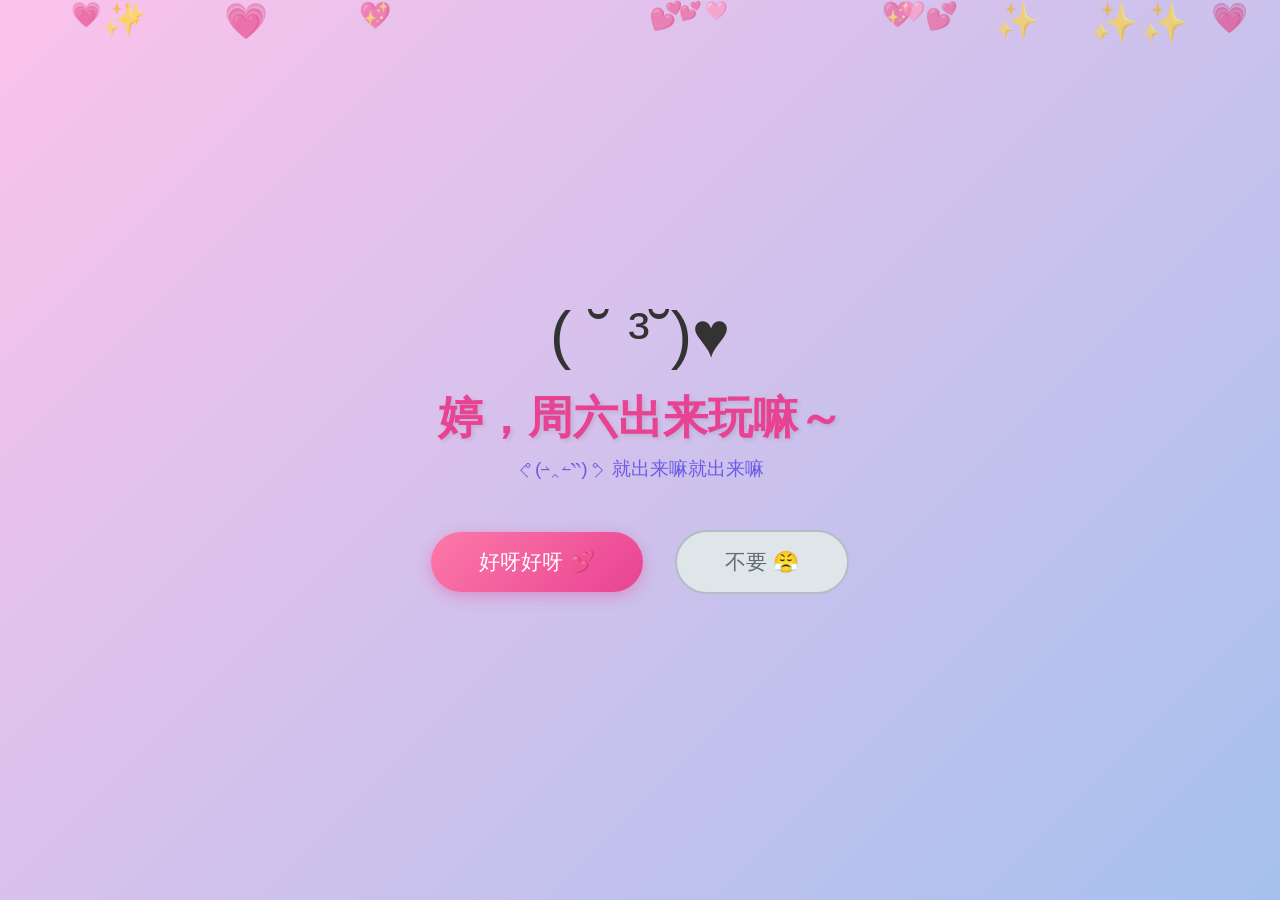
==== commit 733b9b64: "restore: index.html + add: anr-report.html" ====
--- a/index.html
+++ b/index.html
@@ -1,1047 +1,266 @@
 <!DOCTYPE html>
 <html lang="zh-CN">
 <head>
-    <meta charset="UTF-8">
-    <meta name="viewport" content="width=device-width, initial-scale=1.0">
-    <title>ANR 问题全面分析报告</title>
-    <style>
-        * { margin: 0; padding: 0; box-sizing: border-box; }
-        body {
-            font-family: -apple-system, BlinkMacSystemFont, 'Segoe UI', Roboto, sans-serif;
-            background: #f5f7fa;
-            color: #333;
-            line-height: 1.6;
-        }
-        .header {
-            background: linear-gradient(135deg, #667eea 0%, #764ba2 100%);
-            color: white;
-            padding: 30px 40px;
-        }
-        .header h1 { font-size: 28px; margin-bottom: 8px; }
-        .header .subtitle { opacity: 0.9; font-size: 14px; }
-        .container { max-width: 1400px; margin: 0 auto; padding: 24px; }
-        
-        .summary-stats {
-            display: grid;
-            grid-template-columns: repeat(5, 1fr);
-            gap: 16px;
-            margin-bottom: 24px;
-        }
-        .stat-item {
-            background: white;
-            border-radius: 12px;
-            padding: 20px;
-            text-align: center;
-            box-shadow: 0 2px 8px rgba(0,0,0,0.06);
-        }
-        .stat-item .number { font-size: 28px; font-weight: 700; color: #667eea; }
-        .stat-item .number.danger { color: #e74c3c; }
-        .stat-item .number.warning { color: #f39c12; }
-        .stat-item .number.success { color: #27ae60; }
-        .stat-item .label { font-size: 12px; color: #666; margin-top: 4px; }
-
-        .card {
-            background: white;
-            border-radius: 12px;
-            padding: 24px;
-            box-shadow: 0 2px 8px rgba(0,0,0,0.06);
-            margin-bottom: 24px;
-        }
-        .card-title {
-            font-size: 16px;
-            font-weight: 600;
-            color: #1a1a2e;
-            margin-bottom: 16px;
-            padding-bottom: 12px;
-            border-bottom: 2px solid #f0f0f0;
-        }
-
-        .issue-category {
-            margin-bottom: 24px;
-        }
-        .category-header {
-            display: flex;
-            justify-content: space-between;
-            align-items: center;
-            padding: 16px 20px;
-            background: linear-gradient(135deg, #667eea 0%, #764ba2 100%);
-            color: white;
-            border-radius: 12px 12px 0 0;
-            cursor: pointer;
-            user-select: none;
-        }
-        .category-header:hover { opacity: 0.95; }
-        .category-title { font-size: 18px; font-weight: 600; }
-        .category-stats { display: flex; gap: 24px; font-size: 14px; }
-        .category-stat { text-align: center; }
-        .category-stat .value { font-size: 20px; font-weight: 700; }
-        .category-stat .label { font-size: 11px; opacity: 0.8; }
-
-        .category-body {
-            background: white;
-            border-radius: 0 0 12px 12px;
-            padding: 20px;
-            display: none;
-        }
-        .category-body.open { display: block; }
-
-        .grid-2 { display: grid; grid-template-columns: repeat(2, 1fr); gap: 16px; }
-        .section { margin-bottom: 16px; }
-        .section-title {
-            font-size: 14px;
-            font-weight: 600;
-            color: #333;
-            margin-bottom: 8px;
-            display: flex;
-            align-items: center;
-            gap: 6px;
-        }
-
-        .stack-trace {
-            background: #1e1e1e;
-            color: #d4d4d4;
-            border-radius: 8px;
-            padding: 16px;
-            font-family: 'SF Mono', 'Consolas', monospace;
-            font-size: 11px;
-            overflow-x: auto;
-            max-height: 280px;
-            overflow-y: auto;
-        }
-        .stack-trace .thread-name { color: #569cd6; font-weight: 600; }
-        .stack-trace .thread-state { color: #808080; }
-        .stack-trace .method { color: #dcdcaa; }
-        .stack-trace .comment { color: #6a9955; }
-
-        .source-code {
-            background: #1e1e1e;
-            color: #d4d4d4;
-            border-radius: 8px;
-            padding: 16px;
-            font-family: 'SF Mono', 'Consolas', monospace;
-            font-size: 12px;
-            overflow-x: auto;
-        }
-        .source-code .keyword { color: #569cd6; }
-        .source-code .function { color: #dcdcaa; }
-        .source-code .string { color: #ce9178; }
-        .source-code .comment { color: #6a9955; }
-        .source-code .number { color: #b5cea8; }
-
-        .suggestion-item {
-            padding: 14px;
-            background: #f8f9fa;
-            border-radius: 8px;
-            margin-bottom: 10px;
-            border-left: 4px solid #667eea;
-        }
-        .suggestion-item.high { border-left-color: #e74c3c; }
-        .suggestion-item.medium { border-left-color: #f39c12; }
-        .suggestion-item.low { border-left-color: #27ae60; }
-        .suggestion-item .title { font-weight: 600; color: #333; margin-bottom: 4px; font-size: 13px; }
-        .suggestion-item .desc { font-size: 12px; color: #666; margin-bottom: 6px; }
-        .suggestion-item .code {
-            background: #1e1e1e;
-            color: #d4d4d4;
-            padding: 10px;
-            border-radius: 4px;
-            font-family: monospace;
-            font-size: 11px;
-            overflow-x: auto;
-        }
-
-        .priority-tag {
-            font-size: 10px;
-            padding: 2px 6px;
-            border-radius: 4px;
-            font-weight: 500;
-        }
-        .priority-high { background: #ffeaea; color: #e74c3c; }
-        .priority-medium { background: #fff4e6; color: #f39c12; }
-        .priority-low { background: #e8f8f0; color: #27ae60; }
-
-        .expand-icon {
-            display: inline-block;
-            transition: transform 0.2s;
-            margin-right: 8px;
-            font-size: 12px;
-        }
-        .expand-icon.rotated { transform: rotate(90deg); }
-
-        .summary-table { width: 100%; border-collapse: collapse; font-size: 13px; }
-        .summary-table th, .summary-table td {
-            padding: 10px 12px;
-            text-align: left;
-            border-bottom: 1px solid #e9ecef;
-        }
-        .summary-table th { background: #f8f9fa; font-weight: 600; }
-        .summary-table tr:hover { background: #f8f9fa; }
-        .summary-table .users { font-weight: 600; }
-
-        .timeline {
-            position: relative;
-            padding-left: 24px;
-            font-size: 13px;
-        }
-        .timeline::before {
-            content: '';
-            position: absolute;
-            left: 8px;
-            top: 0;
-            bottom: 0;
-            width: 2px;
-            background: #e9ecef;
-        }
-        .timeline-item {
-            position: relative;
-            padding-bottom: 16px;
-        }
-        .timeline-item::before {
-            content: '';
-            position: absolute;
-            left: -20px;
-            top: 4px;
-            width: 12px;
-            height: 12px;
-            border-radius: 50%;
-            background: #667eea;
-            border: 2px solid white;
-        }
-        .timeline-item.highlight::before { background: #e74c3c; }
-        .timeline-item .date { font-size: 11px; color: #888; margin-bottom: 2px; }
-        .timeline-item .event { font-weight: 500; color: #333; }
-
-        .issue-list {
-            margin-bottom: 20px;
-        }
-        .issue-list table { width: 100%; border-collapse: collapse; font-size: 13px; }
-        .issue-list th, .issue-list td {
-            padding: 10px 12px;
-            text-align: left;
-            border-bottom: 1px solid #e9ecef;
-        }
-        .issue-list th { background: #f8f9fa; font-weight: 600; }
-        .issue-list tr:hover { background: #f8f9fa; }
-        .issue-list .user-count { font-weight: 600; }
-
-        .footer {
-            text-align: center;
-            padding: 24px;
-            color: #888;
-            font-size: 12px;
-        }
-    </style>
+  <meta charset="UTF-8">
+  <meta name="viewport" content="width=device-width, initial-scale=1.0">
+  <title>给婷的邀请 💌</title>
+  <style>
+    * { margin: 0; padding: 0; box-sizing: border-box; }
+    body {
+      font-family: -apple-system, BlinkMacSystemFont, "Segoe UI", Roboto, sans-serif;
+      min-height: 100vh;
+      display: flex;
+      flex-direction: column;
+      align-items: center;
+      justify-content: center;
+      background: linear-gradient(135deg, #fbc2eb 0%, #a6c1ee 100%);
+      color: #333;
+      overflow: hidden;
+      position: relative;
+    }
+    .container {
+      text-align: center;
+      padding: 2rem;
+      z-index: 10;
+    }
+    .emoji {
+      font-size: 4rem;
+      margin-bottom: 1rem;
+      animation: bounce 2s ease-in-out infinite;
+    }
+    @keyframes bounce {
+      0%, 100% { transform: translateY(0); }
+      50% { transform: translateY(-15px); }
+    }
+    h1 {
+      font-size: 2.8rem;
+      margin-bottom: 0.5rem;
+      color: #e84393;
+      text-shadow: 2px 2px 4px rgba(0,0,0,0.1);
+    }
+    .sub { font-size: 1.2rem; color: #6c5ce7; margin-bottom: 2.5rem; }
+    .buttons { display: flex; gap: 2rem; justify-content: center; align-items: center; min-height: 80px; }
+    .btn-yes {
+      padding: 1rem 3rem;
+      font-size: 1.3rem;
+      border: none;
+      border-radius: 3rem;
+      cursor: pointer;
+      background: linear-gradient(135deg, #fd79a8, #e84393);
+      color: #fff;
+      box-shadow: 0 4px 15px rgba(232,67,147,0.4);
+      transition: transform 0.2s, box-shadow 0.2s;
+    }
+    .btn-yes:hover { transform: scale(1.1); box-shadow: 0 6px 20px rgba(232,67,147,0.6); }
+    .btn-no {
+      padding: 1rem 3rem;
+      font-size: 1.3rem;
+      border: 2px solid #b2bec3;
+      border-radius: 3rem;
+      cursor: pointer;
+      background: #dfe6e9;
+      color: #636e72;
+      transition: transform 0.3s ease, box-shadow 0.3s ease;
+      z-index: 100;
+    }
+    .btn-no.escaping {
+      position: fixed;
+      transition: left 0.4s cubic-bezier(.2,.8,.3,1.2), top 0.4s cubic-bezier(.2,.8,.3,1.2), transform 0.3s ease;
+    }
+    .btn-no.escaping:hover {
+      transform: scale(0.8) rotate(15deg);
+    }
+    .result {
+      display: none;
+      margin-top: 2rem;
+      font-size: 2rem;
+      color: #e84393;
+      animation: fadeIn 1s ease-in;
+    }
+    .result.show { display: block; }
+    .meme {
+      margin-top: 1.5rem;
+      opacity: 0;
+      transform: translateY(-30px);
+      transition: opacity 0.8s ease, transform 0.8s ease;
+    }
+    .meme.show {
+      opacity: 1;
+      transform: translateY(0);
+    }
+    .meme img {
+      max-width: 280px;
+      border-radius: 1rem;
+      box-shadow: 0 4px 15px rgba(0,0,0,0.2);
+    }
+    @keyframes fadeIn { from { opacity: 0; transform: translateY(20px); } to { opacity: 1; transform: translateY(0); } }
+
+    canvas {
+      position: fixed;
+      top: 0; left: 0;
+      width: 100%; height: 100%;
+      pointer-events: none;
+      z-index: 50;
+    }
+    .hearts {
+      position: fixed;
+      top: 0; left: 0;
+      width: 100%; height: 100%;
+      pointer-events: none;
+      z-index: 1;
+    }
+    .heart {
+      position: absolute;
+      font-size: 1.5rem;
+      animation: fall linear infinite;
+      opacity: 0.6;
+    }
+    @keyframes fall {
+      0% { transform: translateY(-10vh) rotate(0deg); opacity: 0.6; }
+      100% { transform: translateY(110vh) rotate(360deg); opacity: 0; }
+    }
+  </style>
 </head>
 <body>
-    <div class="header">
-        <h1>🐴 ANR 问题全面分析报告</h1>
-        <div class="subtitle">BStar Android · Google Play 共 25 个 ANR 问题 · 分析周期: 2026-04-06 ~ 2026-04-12</div>
+  <div class="hearts" id="hearts"></div>
+  <canvas id="fireworks"></canvas>
+
+  <div class="container">
+    <div class="emoji">( ˘ ³˘)♥</div>
+    <h1>婷，周六出来玩嘛～</h1>
+    <p class="sub">ᕙ(⇀‸↼‶)ᕗ 就出来嘛就出来嘛</p>
+    <div class="buttons">
+      <button class="btn-yes" onclick="accept()">好呀好呀 💕</button>
+      <button class="btn-no" id="btnNo">不要 😤</button>
     </div>
-
-    <div class="container">
-        <!-- 汇总统计 -->
-        <div class="summary-stats">
-            <div class="stat-item">
-                <div class="number danger">25</div>
-                <div class="label">ANR 问题总数</div>
-            </div>
-            <div class="stat-item">
-                <div class="number danger">114,252</div>
-                <div class="label">最多用户 (Unsafe.park #1)</div>
-            </div>
-            <div class="stat-item">
-                <div class="number warning">2.62%</div>
-                <div class="label">3.76.0 版本 ANR 率</div>
-            </div>
-            <div class="stat-item">
-                <div class="number warning">194,165</div>
-                <div class="label">nativePollOnce 用户</div>
-            </div>
-            <div class="stat-item">
-                <div class="number warning">163,493</div>
-                <div class="label">Unsafe.park 用户</div>
-            </div>
-        </div>
-
-        <!-- 问题分类总览 -->
-        <div class="card">
-            <div class="card-title">📊 ANR 问题分类总览 (25个问题 → 8个根因类别)</div>
-            <table class="summary-table">
-                <thead>
-                    <tr>
-                        <th>类别</th>
-                        <th>问题数</th>
-                        <th>总用户</th>
-                        <th>总报告</th>
-                        <th>占比</th>
-                        <th>可操作</th>
-                        <th>根因</th>
-                    </tr>
-                </thead>
-                <tbody>
-                    <tr>
-                        <td><strong>🔴 nativePollOnce (主线程空闲)</strong></td>
-                        <td>9</td>
-                        <td class="users">194,165</td>
-                        <td>272,701</td>
-                        <td>32.5%</td>
-                        <td><span class="priority-tag priority-medium">低</span></td>
-                        <td>系统负载/资源竞争</td>
-                    </tr>
-                    <tr>
-                        <td><strong>🔴 Unsafe.park (启动阻塞)</strong></td>
-                        <td>6</td>
-                        <td class="users">163,493</td>
-                        <td>226,413</td>
-                        <td>27.4%</td>
-                        <td><span class="priority-tag priority-high">高</span></td>
-                        <td>BLRouter.performCreateModules</td>
-                    </tr>
-                    <tr>
-                        <td><strong>🟠 Gripper variantRunBlocking</strong></td>
-                        <td>4</td>
-                        <td>21,598</td>
-                        <td>32,832</td>
-                        <td>3.6%</td>
-                        <td><span class="priority-tag priority-high">高</span></td>
-                        <td>Gripper 框架阻塞</td>
-                    </tr>
-                    <tr>
-                        <td><strong>🟡 Native stack (DumpNativeStack)</strong></td>
-                        <td>2</td>
-                        <td>10,482</td>
-                        <td>10,842</td>
-                        <td>1.8%</td>
-                        <td><span class="priority-tag priority-medium">中</span></td>
-                        <td>Native IO/线程问题</td>
-                    </tr>
-                    <tr>
-                        <td><strong>🟡 Facebook GKs Manager</strong></td>
-                        <td>1</td>
-                        <td>9,466</td>
-                        <td>10,252</td>
-                        <td>1.6%</td>
-                        <td><span class="priority-tag priority-high">高</span></td>
-                        <td>Facebook SDK 初始化</td>
-                    </tr>
-                    <tr>
-                        <td><strong>🟢 init (模块初始化)</strong></td>
-                        <td>1</td>
-                        <td>4,889</td>
-                        <td>5,031</td>
-                        <td>0.8%</td>
-                        <td><span class="priority-tag priority-high">高</span></td>
-                        <td>未知模块初始化</td>
-                    </tr>
-                    <tr>
-                        <td><strong>🟢 WaitHoldingLocks (Native)</strong></td>
-                        <td>1</td>
-                        <td>4,784</td>
-                        <td>4,975</td>
-                        <td>0.8%</td>
-                        <td><span class="priority-tag priority-medium">中</span></td>
-                        <td>Native 线程等待</td>
-                    </tr>
-                    <tr>
-                        <td><strong>🟢 Broadcast getInstance</strong></td>
-                        <td>1</td>
-                        <td>4,662</td>
-                        <td>4,701</td>
-                        <td>0.8%</td>
-                        <td><span class="priority-tag priority-high">高</span></td>
-                        <td>Firebase C2DM 回调</td>
-                    </tr>
-                </tbody>
-            </table>
-            <div style="margin-top:12px;font-size:12px;color:#888;">
-                <strong>说明：</strong>占比 = 该类别用户 / 所有ANR用户。nativePollOnce 类别多为 "Main thread idle" 类型，
-                堆栈已恢复无法定位根因，但通常与 Unsafe.park 问题相关（主线程阻塞导致系统负载升高）。
-            </div>
-        </div>
-
-        <!-- ========== 类别1: Unsafe.park ========== -->
-        <div class="issue-category">
-            <div class="category-header" onclick="toggleCategory(this)">
-                <div>
-                    <span class="expand-icon rotated">▶</span>
-                    <span class="category-title">🔴 类别1: Unsafe.park (启动阻塞) - 6个问题</span>
-                </div>
-                <div class="category-stats">
-                    <div class="category-stat">
-                        <div class="value">163,493</div>
-                        <div class="label">用户</div>
-                    </div>
-                    <div class="category-stat">
-                        <div class="value">226,413</div>
-                        <div class="label">报告</div>
-                    </div>
-                </div>
-            </div>
-            <div class="category-body open">
-                <div class="issue-list">
-                    <table>
-                        <thead>
-                            <tr>
-                                <th>问题</th>
-                                <th>用户</th>
-                                <th>报告</th>
-                                <th>API范围</th>
-                                <th>版本范围</th>
-                                <th>状态</th>
-                            </tr>
-                        </thead>
-                        <tbody>
-                            <tr>
-                                <td>ANR triggered by main thread waiting (Slow startup)</td>
-                                <td class="user-count">114,252</td>
-                                <td>165,254</td>
-                                <td>34-36</td>
-                                <td>3121100~3791100</td>
-                                <td><span class="priority-tag priority-high">TOP问题</span></td>
-                            </tr>
-                            <tr>
-                                <td>ANR triggered by main thread waiting #2</td>
-                                <td class="user-count">19,477</td>
-                                <td>24,030</td>
-                                <td>34-36</td>
-                                <td>3125100~3791100</td>
-                                <td><span class="priority-tag priority-high">高</span></td>
-                            </tr>
-                            <tr>
-                                <td>ANR triggered by main thread waiting #3</td>
-                                <td class="user-count">10,474</td>
-                                <td>11,732</td>
-                                <td>35-36</td>
-                                <td>3125100~3791100</td>
-                                <td><span class="priority-tag priority-high">高</span></td>
-                            </tr>
-                            <tr>
-                                <td>Executing service (JobInfoSchedulerService) #1</td>
-                                <td>7,135</td>
-                                <td>8,635</td>
-                                <td>31-36</td>
-                                <td>3121100~3791100</td>
-                                <td><span class="priority-tag priority-medium">中</span></td>
-                            </tr>
-                            <tr>
-                                <td>Executing service (JobInfoSchedulerService) #2</td>
-                                <td>6,926</td>
-                                <td>11,280</td>
-                                <td>34-36</td>
-                                <td>3153100~3791100</td>
-                                <td><span class="priority-tag priority-medium">中</span></td>
-                            </tr>
-                            <tr>
-                                <td>Executing service (NeuronRemoteService)</td>
-                                <td>5,229</td>
-                                <td>5,482</td>
-                                <td>34-36</td>
-                                <td>3125100~3791100</td>
-                                <td><span class="priority-tag priority-medium">中</span></td>
-                            </tr>
-                        </tbody>
-                    </table>
-                </div>
-
-                <div class="grid-2">
-                    <div class="section">
-                        <div class="section-title">🔍 错误堆栈</div>
-                        <div class="stack-trace">
-<span class="thread-name">"main" tid=1</span> <span class="thread-state">Timed Waiting</span>
-  at <span class="method">jdk.internal.misc.Unsafe.park</span> (Native method)
-  at java.util.concurrent.locks.<span class="method">LockSupport.parkNanos</span> (LockSupport.java:269)
-  at kotlinx.coroutines.<span class="method">BlockingCoroutine.joinBlocking</span> (Builders.kt:98)
-  at com.bilibili.lib.gripper.core.internal.<span class="method">variantRunBlocking</span> <span class="comment">// ← Gripper 框架</span>
-  at com.biliintl.ibstarplayer.proc.<span class="method">BaseAppProc.onApplicationCreate</span> <span class="comment">// Application 启动</span>
-
-<span class="thread-name">"DefaultDispatcher-worker-7" tid=22</span> <span class="thread-state">Waiting</span>
-  at <span class="method">Unsafe.park</span> (Native method)
-  at java.util.concurrent.<span class="method">FutureTask.awaitDone</span> (FutureTask.java:500)
-  at com.bilibili.lib.blrouter.internal.module.<span class="method">ModuleLifecycleHelper.dispatchCreateOrPostCreate</span>
-  at com.bilibili.lib.blrouter.<span class="method">BLRouter.performCreateModules</span> <span class="comment">// ← 阻塞点!</span>
-  at com.biliintl.gripper.app.onCreate.router.<span class="method">RouterKt.initRouter</span>:108
-                        </div>
-                    </div>
-                    <div class="section">
-                        <div class="section-title">💻 相关源码</div>
-                        <div class="source-code">
-<span class="comment">// Router.kt:36-37 - awaitComplete=true (阻塞)</span>
-<span class="keyword">@Producer</span>(id = <span class="string">"infra.initRouter"</span>, singleton = <span class="keyword">true</span>)
-<span class="keyword">@PreTrigger</span>(trigger = StandardTriggers.<span class="method">ON_CREATE</span>, awaitComplete = <span class="keyword">true</span>)
-<span class="keyword">fun</span> <span class="function">initRouter</span>(app: Application, ...) {
-    Router.global().<span class="method">setUp</span>(app)
-    BLRouter.<span class="method">setUp</span>(app) { ... }
-    
-    <span class="comment">// === 阻塞点! ===</span>
-    <span class="keyword">if</span> (BiliContext.isMainProcess) 
-        BLRouter.<span class="method">performCreateModules</span>()  <span class="comment">// ← 主线程同步阻塞</span>
-}
-
-<span class="comment">// 内部调用链:</span>
-<span class="comment">// performCreateModules → syncStatus →</span>
-<span class="comment">// dispatchCreate → dispatchCreateOrPostCreate →</span>
-<span class="comment">// FutureTask.get() → 等待所有模块初始化完成</span>
-                        </div>
-                    </div>
-                </div>
-                <div class="section">
-                    <div class="section-title">💡 修改建议</div>
-                    <div class="suggestion-item high">
-                        <div class="title">🔴 高优先级: BLRouter.performCreateModules 异步化</div>
-                        <div class="desc">BLRouter.performCreateModules() 在主线程同步执行，包含网络IO和文件IO操作。改为异步执行可解决 Unsafe.park ANR。</div>
-                        <div class="code"><span class="comment">// 当前（阻塞主线程）</span>
-<span class="keyword">if</span> (BiliContext.isMainProcess) 
-    BLRouter.<span class="method">performCreateModules</span>()
-
-<span class="comment">// 建议（异步执行）</span>
-<span class="keyword">if</span> (BiliContext.isMainProcess) {
-    GlobalScope.<span class="method">launch</span>(Dispatchers.<span class="method">IO</span>) {
-        BLRouter.<span class="method">performCreateModules</span>()
-    }
-}
-<span class="comment">// 注意：需要评估是否影响依赖此模块的功能</span></div>
-                    </div>
-                    <div class="suggestion-item medium">
-                        <div class="title">🟡 中优先级: NeuronRemoteService 异步初始化</div>
-                        <div class="desc">NeuronRemoteService.onCreate 使用 runBlocking 同步执行初始化，导致 ANR。改为异步初始化。</div>
-                    </div>
-                </div>
-            </div>
-        </div>
-
-        <!-- ========== 类别2: nativePollOnce ========== -->
-        <div class="issue-category">
-            <div class="category-header" onclick="toggleCategory(this)">
-                <div>
-                    <span class="expand-icon">▶</span>
-                    <span class="category-title">🔴 类别2: nativePollOnce (主线程空闲) - 9个问题</span>
-                </div>
-                <div class="category-stats">
-                    <div class="category-stat">
-                        <div class="value">194,165</div>
-                        <div class="label">用户</div>
-                    </div>
-                    <div class="category-stat">
-                        <div class="value">272,701</div>
-                        <div class="label">报告</div>
-                    </div>
-                </div>
-            </div>
-            <div class="category-body">
-                <div class="issue-list">
-                    <table>
-                        <thead>
-                            <tr>
-                                <th>问题</th>
-                                <th>用户</th>
-                                <th>报告</th>
-                                <th>类型</th>
-                            </tr>
-                        </thead>
-                        <tbody>
-                            <tr>
-                                <td>Input dispatching timed out</td>
-                                <td class="user-count">44,971</td>
-                                <td>63,331</td>
-                                <td>输入分发超时</td>
-                            </tr>
-                            <tr>
-                                <td>Root cause unknown #1</td>
-                                <td class="user-count">39,257</td>
-                                <td>51,366</td>
-                                <td>堆栈已恢复</td>
-                            </tr>
-                            <tr>
-                                <td>Broadcast (Firebase C2DM)</td>
-                                <td class="user-count">25,325</td>
-                                <td>34,449</td>
-                                <td>Firebase 推送</td>
-                            </tr>
-                            <tr>
-                                <td>Input (No focused window)</td>
-                                <td class="user-count">21,520</td>
-                                <td>25,217</td>
-                                <td>无焦点窗口</td>
-                            </tr>
-                            <tr>
-                                <td>Root cause unknown #2</td>
-                                <td>17,973</td>
-                                <td>44,244</td>
-                                <td>堆栈已恢复</td>
-                            </tr>
-                            <tr>
-                                <td>Root cause unknown #3</td>
-                                <td>14,920</td>
-                                <td>16,562</td>
-                                <td>堆栈已恢复</td>
-                            </tr>
-                            <tr>
-                                <td>Executing service (JobInfoScheduler)</td>
-                                <td>12,665</td>
-                                <td>15,251</td>
-                                <td>后台调度</td>
-                            </tr>
-                            <tr>
-                                <td>Root cause unknown #4</td>
-                                <td>9,505</td>
-                                <td>10,715</td>
-                                <td>堆栈已恢复</td>
-                            </tr>
-                            <tr>
-                                <td>Broadcast (SCREEN_OFF)</td>
-                                <td>8,029</td>
-                                <td>11,566</td>
-                                <td>屏幕关闭事件</td>
-                            </tr>
-                        </tbody>
-                    </table>
-                </div>
-                <div class="suggestion-item high">
-                    <div class="title">⚠️ 这些问题的堆栈多为 "Main thread idle"</div>
-                    <div class="desc">
-                        <strong>Google 官方说明：</strong>当 ANR 条件已经过去时才捕获堆栈，导致堆栈中主线程处于空闲状态。
-                        这类 ANR 通常由系统高负载或资源竞争导致，无法从堆栈直接定位根因。<br><br>
-                        <strong>间接原因：</strong>当 Unsafe.park 问题导致主线程阻塞时，系统负载升高，可能导致其他正常的应用操作也触发 ANR。<br><br>
-                        <strong>建议：</strong>优先解决 Unsafe.park 问题（类别1），这类 nativePollOnce 的 ANR 数量可能会自然下降。
-                    </div>
-                </div>
-                <div class="section">
-                    <div class="section-title">💡 修改建议</div>
-                    <div class="suggestion-item high">
-                        <div class="title">🔴 高优先级: 解决 Unsafe.park 问题（间接解决本类别问题）</div>
-                        <div class="desc">当主线程不再被 BLRouter.performCreateModules 阻塞后，系统的输入分发能力会恢复正常，Input dispatching ANR 会大幅减少。</div>
-                    </div>
-                    <div class="suggestion-item medium">
-                        <div class="title">🟡 中优先级: BroadcastReceiver 中避免阻塞IO</div>
-                        <div class="desc">FirebaseInstanceIdReceiver 回调中执行了文件IO操作，应该移到后台线程。</div>
-                    </div>
-                    <div class="suggestion-item medium">
-                        <div class="title">🟡 中优先级: Facebook/Google Ads SDK 延迟初始化</div>
-                        <div class="desc">AdvertisingIdClient 和 FacebookSdk 在启动时同步等待网络响应，建议延迟到首次使用时。</div>
-                    </div>
-                </div>
-            </div>
-        </div>
-
-        <!-- ========== 类别3: Gripper variantRunBlocking ========== -->
-        <div class="issue-category">
-            <div class="category-header" onclick="toggleCategory(this)">
-                <div>
-                    <span class="expand-icon">▶</span>
-                    <span class="category-title">🟠 类别3: Gripper variantRunBlocking - 4个问题</span>
-                </div>
-                <div class="category-stats">
-                    <div class="category-stat">
-                        <div class="value">21,598</div>
-                        <div class="label">用户</div>
-                    </div>
-                    <div class="category-stat">
-                        <div class="value">32,832</div>
-                        <div class="label">报告</div>
-                    </div>
-                </div>
-            </div>
-            <div class="category-body">
-                <div class="issue-list">
-                    <table>
-                        <thead>
-                            <tr>
-                                <th>问题</th>
-                                <th>用户</th>
-                                <th>报告</th>
-                                <th>服务</th>
-                            </tr>
-                        </thead>
-                        <tbody>
-                            <tr>
-                                <td>Executing service (NeuronRemoteService)</td>
-                                <td class="user-count">6,926</td>
-                                <td>13,581</td>
-                                <td>NeuronRemoteService</td>
-                            </tr>
-                            <tr>
-                                <td>Broadcast (Firebase C2DM)</td>
-                                <td class="user-count">5,408</td>
-                                <td>7,113</td>
-                                <td>FirebaseInstanceId</td>
-                            </tr>
-                            <tr>
-                                <td>Executing service (IjkMediaPlayerService)</td>
-                                <td class="user-count">4,784</td>
-                                <td>6,463</td>
-                                <td>IjkMediaPlayer</td>
-                            </tr>
-                            <tr>
-                                <td>Broadcast (JobInfoScheduler)</td>
-                                <td>5,280</td>
-                                <td>5,675</td>
-                                <td>JobInfoScheduler</td>
-                            </tr>
-                        </tbody>
-                    </table>
-                </div>
-                <div class="grid-2">
-                    <div class="section">
-                        <div class="section-title">🔍 错误堆栈</div>
-                        <div class="stack-trace">
-<span class="thread-name">"main" tid=1</span> <span class="thread-state">Timed Waiting</span>
-  at <span class="method">Unsafe.park</span> (Native method)
-  at java.util.concurrent.locks.<span class="method">LockSupport.parkNanos</span> (LockSupport.java:269)
-  at kotlinx.coroutines.<span class="method">BlockingCoroutine.joinBlocking</span> (Builders.kt:98)
-  at com.bilibili.lib.gripper.core.internal.<span class="method">variantRunBlocking</span> <span class="comment">// ← Gripper 框架</span>
-<span class="comment">// 当 Gripper 触发 ON_CREATE/ON_ATTACH 时</span>
-<span class="comment">// 使用 runBlocking 同步等待任务完成</span>
-                        </div>
-                    </div>
-                    <div class="section">
-                        <div class="section-title">💻 Gripper 框架问题</div>
-                        <div class="source-code">
-<span class="comment">// InitAdsProviderManager.kt - awaitComplete=false 但仍在 Main</span>
-<span class="keyword">@PreTrigger</span>(trigger = StandardTriggers.<span class="method">ON_ATTACH</span>, awaitComplete = <span class="keyword">false</span>)
-<span class="keyword">suspend fun</span> <span class="function">initAdsProviderManager</span>() {
-    <span class="keyword">withContext</span>(<span class="method">GripperDispatchers.Main</span>) {  <span class="comment">// ← 仍在主线程!</span>
-        <span class="method">adsProviderManager.init</span>()
-    }
-}
-<span class="comment">// awaitComplete=false 但仍在 Main 执行 = 假异步</span>
-                        </div>
-                    </div>
-                </div>
-                <div class="section">
-                    <div class="section-title">💡 修改建议</div>
-                    <div class="suggestion-item high">
-                        <div class="title">🔴 高优先级: 修复 Gripper 假异步任务</div>
-                        <div class="desc">以下 Gripper 任务使用 awaitComplete=false 但仍在 GripperDispatchers.Main 执行：</div>
-                        <div class="code"><span class="comment">// 需要将 Main 改为 IO 的任务：</span>
-<span class="comment">// 1. InitAdsProviderManager - ON_ATTACH</span>
-<span class="comment">// 2. InitBiliPVHelper - ON_PRIVACY</span>
-<span class="comment">// 3. InitLaser - ON_PRIVACY</span>
-<span class="comment">// 4. InitAnimationLoader - ON_MAIN_IDLE</span>
-<span class="comment">// 5. InitApm - ON_CREATE</span>
-
-<span class="comment">// 修改前（假异步）</span>
-<span class="keyword">withContext</span>(<span class="method">GripperDispatchers.Main</span>) { ... }
-
-<span class="comment">// 修改后（真异步）</span>
-<span class="keyword">withContext</span>(<span class="method">GripperDispatchers.IO</span>) { ... }</div>
-                    </div>
-                    <div class="suggestion-item medium">
-                        <div class="title">🟡 中优先级: IjkMediaPlayerService 启动优化</div>
-                        <div class="desc">IjkMediaPlayerService 在启动时被 Gripper 调用，导致 ANR。建议延迟到首次使用播放器时再启动。</div>
-                    </div>
-                </div>
-            </div>
-        </div>
-
-        <!-- ========== 类别4: Native stack ========== -->
-        <div class="issue-category">
-            <div class="category-header" onclick="toggleCategory(this)">
-                <div>
-                    <span class="expand-icon">▶</span>
-                    <span class="category-title">🟡 类别4: Native stack (DumpNativeStack) - 2个问题</span>
-                </div>
-                <div class="category-stats">
-                    <div class="category-stat">
-                        <div class="value">10,482</div>
-                        <div class="label">用户</div>
-                    </div>
-                    <div class="category-stat">
-                        <div class="value">10,842</div>
-                        <div class="label">报告</div>
-                    </div>
-                </div>
-            </div>
-            <div class="category-body">
-                <div class="issue-list">
-                    <table>
-                        <thead>
-                            <tr>
-                                <th>问题</th>
-                                <th>用户</th>
-                                <th>报告</th>
-                            </tr>
-                        </thead>
-                        <tbody>
-                            <tr>
-                                <td>ANR triggered by slow operations in main thread</td>
-                                <td class="user-count">5,270</td>
-                                <td>5,545</td>
-                            </tr>
-                            <tr>
-                                <td>ANR triggered by slow IO operations</td>
-                                <td class="user-count">5,212</td>
-                                <td>5,297</td>
-                            </tr>
-                        </tbody>
-                    </table>
-                </div>
-                <div class="section">
-                    <div class="section-title">💡 修改建议</div>
-                    <div class="suggestion-item medium">
-                        <div class="title">🟡 中优先级: 排查慢 IO 操作</div>
-                        <div class="desc">这类 ANR 通常与文件IO相关。建议检查 Startup 过程中的文件操作并移到后台线程。</div>
-                    </div>
-                </div>
-            </div>
-        </div>
-
-        <!-- ========== 类别5: Facebook GKs Manager ========== -->
-        <div class="issue-category">
-            <div class="category-header" onclick="toggleCategory(this)">
-                <div>
-                    <span class="expand-icon">▶</span>
-                    <span class="category-title">🟡 类别5: Facebook GKs Manager - 1个问题</span>
-                </div>
-                <div class="category-stats">
-                    <div class="category-stat">
-                        <div class="value">9,466</div>
-                        <div class="label">用户</div>
-                    </div>
-                    <div class="category-stat">
-                        <div class="value">10,252</div>
-                        <div class="label">报告</div>
-                    </div>
-                </div>
-            </div>
-            <div class="category-body">
-                <div class="issue-list">
-                    <table>
-                        <thead>
-                            <tr>
-                                <th>问题</th>
-                                <th>用户</th>
-                                <th>报告</th>
-                            </tr>
-                        </thead>
-                        <tbody>
-                            <tr>
-                                <td>ANR triggered by FetchedAppGateKeepersManager</td>
-                                <td class="user-count">9,466</td>
-                                <td>10,252</td>
-                            </tr>
-                        </tbody>
-                    </table>
-                </div>
-                <div class="grid-2">
-                    <div class="section">
-                        <div class="section-title">🔍 错误堆栈</div>
-                        <div class="stack-trace">
-<span class="thread-name">"main" tid=1</span> <span class="thread-state">Timed Waiting</span>
-  at <span class="method">Unsafe.park</span> (Native method)
-  at com.facebook.internal.<span class="method">FetchedAppGateKeepersManager.<clinit></span>
-<span class="comment">// === Facebook SDK 静态初始化阻塞 ===</span>
-<span class="comment">// FetchedAppGateKeepersManager 在类加载时</span>
-<span class="comment">// 同步从服务器获取 GateKeeper 配置</span>
-<span class="comment">// 在弱网络下会长时间阻塞</span>
-                        </div>
-                    </div>
-                    <div class="section">
-                        <div class="section-title">💻 相关代码</div>
-                        <div class="source-code">
-<span class="comment">// ThirdLoginManager.kt:120-123</span>
-<span class="keyword">private fun</span> <span class="function">ensureFacebookSdkInitialized</span>() {
-    <span class="keyword">if</span> (!FacebookSdk.<span class="method">isInitialized</span>()) {
-        FacebookSdk.<span class="method">sdkInitialize</span>(context.applicationContext)
-        <span class="comment">// ⚠️ 这会触发 FetchedAppGateKeepersManager.<clinit></span>
-        <span class="comment">// 同步等待服务器响应</span>
-    }
-}
-                        </div>
-                    </div>
-                </div>
-                <div class="section">
-                    <div class="section-title">💡 修改建议</div>
-                    <div class="suggestion-item high">
-                        <div class="title">🔴 高优先级: Facebook SDK 延迟初始化</div>
-                        <div class="code"><span class="comment">// 1. 禁用自动初始化</span>
-FacebookSdk.<span class="method">setAutoInitEnabled</span>(<span class="keyword">false</span>)
-FacebookSdk.<span class="method">setPublishInstallActivities</span>(<span class="keyword">false</span>)
-
-<span class="comment">// 2. 只在真正需要时（登录）才初始化</span>
-<span class="keyword">if</span> (needFacebookLogin) {
-    FacebookSdk.<span class="method">publishInstallAsync</span>(context, appId)
-}</div>
-                    </div>
-                </div>
-            </div>
-        </div>
-
-        <!-- ========== 类别6-8: 其他问题 ========== -->
-        <div class="issue-category">
-            <div class="category-header" onclick="toggleCategory(this)">
-                <div>
-                    <span class="expand-icon">▶</span>
-                    <span class="category-title">🟢 类别6-8: 其他问题 - 3个问题</span>
-                </div>
-                <div class="category-stats">
-                    <div class="category-stat">
-                        <div class="value">14,335</div>
-                        <div class="label">用户</div>
-                    </div>
-                    <div class="category-stat">
-                        <div class="value">14,707</div>
-                        <div class="label">报告</div>
-                    </div>
-                </div>
-            </div>
-            <div class="category-body">
-                <div class="issue-list">
-                    <table>
-                        <thead>
-                            <tr>
-                                <th>类别</th>
-                                <th>问题</th>
-                                <th>用户</th>
-                                <th>报告</th>
-                            </tr>
-                        </thead>
-                        <tbody>
-                            <tr>
-                                <td>init</td>
-                                <td>ANR triggered by slow operations</td>
-                                <td class="user-count">4,889</td>
-                                <td>5,031</td>
-                            </tr>
-                            <tr>
-                                <td>WaitHoldingLocks</td>
-                                <td>ANR triggered by slow IO</td>
-                                <td class="user-count">4,784</td>
-                                <td>4,975</td>
-                            </tr>
-                            <tr>
-                                <td>getInstance</td>
-                                <td>Broadcast (Firebase C2DM)</td>
-                                <td class="user-count">4,662</td>
-                                <td>4,701</td>
-                            </tr>
-                        </tbody>
-                    </table>
-                </div>
-                <div class="section">
-                    <div class="section-title">💡 修改建议</div>
-                    <div class="suggestion-item medium">
-                        <div class="title">🟡 中优先级: Firebase C2DM 回调优化</div>
-                        <div class="desc">FirebaseInstanceIdReceiver.getInstance 在 BroadcastReceiver 回调中同步调用，可能阻塞。</div>
-                    </div>
-                    <div class="suggestion-item low">
-                        <div class="title">🟢 低优先级: 持续监控</div>
-                        <div class="desc">这些问题用户数较少（4-5k），优先级较低，可以持续监控。</div>
-                    </div>
-                </div>
-            </div>
-        </div>
-
-        <!-- 关键时间线 -->
-        <div class="card">
-            <div class="card-title">⏰ 关键事件时间线</div>
-            <div class="timeline">
-                <div class="timeline-item highlight">
-                    <div class="date">2026-03-17</div>
-                    <div class="event">⚠️ [3.76.0] Gripper 任务"深度治理" - awaitComplete 改为 false（但任务仍在主线程）</div>
-                </div>
-                <div class="timeline-item">
-                    <div class="date">2026-03-24</div>
-                    <div class="event">Revert "fix: ANR issue when swipe player"</div>
-                </div>
-                <div class="timeline-item">
-                    <div class="date">2026-03-31</div>
-                    <div class="event">Revert "fix: ANR issue when closing player"</div>
-                </div>
-                <div class="timeline-item">
-                    <div class="date">2026-04-02</div>
-                    <div class="event">📦 [3.79.0] 版本发布</div>
-                </div>
-                <div class="timeline-item highlight">
-                    <div class="date">2026-04-07</div>
-                    <div class="event">⚠️ Revert "fix: gripper memory leak issue"</div>
-                </div>
-                <div class="timeline-item highlight">
-                    <div class="date">2026-04-08</div>
-                    <div class="event">✅ Revert Gripper 任务深度治理，ANR 开始下降</div>
-                </div>
-                <div class="timeline-item">
-                    <div class="date">2026-04-13</div>
-                    <div class="event">✅ [3.81.0] 修复 Gripper SecurityException</div>
-                </div>
-            </div>
-        </div>
-
-        <!-- 可执行优化汇总 -->
-        <div class="card">
-            <div class="card-title">💡 可执行优化汇总 (按优先级)</div>
-            <table class="summary-table">
-                <thead>
-                    <tr>
-                        <th>优先级</th>
-                        <th>优化项</th>
-                        <th>影响用户</th>
-                        <th>问题类别</th>
-                        <th>预估效果</th>
-                    </tr>
-                </thead>
-                <tbody>
-                    <tr style="background:#ffeaea;">
-                        <td><span class="priority-tag priority-high">P0</span></td>
-                        <td><strong>BLRouter.performCreateModules 异步化</strong></td>
-                        <td>~163,000</td>
-                        <td>Unsafe.park (6个问题)</td>
-                        <td>可解决 27% ANR</td>
-                    </tr>
-                    <tr style="background:#ffeaea;">
-                        <td><span class="priority-tag priority-high">P0</span></td>
-                        <td><strong>Gripper 假异步任务修复 (Main→IO)</strong></td>
-                        <td>~21,000</td>
-                        <td>Gripper variantRunBlocking</td>
-                        <td>可解决 4% ANR</td>
-                    </tr>
-                    <tr style="background:#fff4e6;">
-                        <td><span class="priority-tag priority-medium">P1</span></td>
-                        <td><strong>Facebook GKs Manager 延迟初始化</strong></td>
-                        <td>~9,500</td>
-                        <td>Facebook SDK</td>
-                        <td>可解决 1.6% ANR</td>
-                    </tr>
-                    <tr style="background:#fff4e6;">
-                        <td><span class="priority-tag priority-medium">P2</span></td>
-                        <td>NeuronRemoteService 异步初始化</td>
-                        <td>~12,000</td>
-                        <td>Multiple</td>
-                        <td>可解决 2% ANR</td>
-                    </tr>
-                    <tr style="background:#fff4e6;">
-                        <td><span class="priority-tag priority-medium">P2</span></td>
-                        <td>Firebase C2DM 回调优化</td>
-                        <td>~30,000</td>
-                        <td>nativePollOnce</td>
-                        <td>间接改善</td>
-                    </tr>
-                    <tr style="background:#e8f8f0;">
-                        <td><span class="priority-tag priority-low">P3</span></td>
-                        <td>IjkMediaPlayerService 延迟启动</td>
-                        <td>~5,000</td>
-                        <td>Gripper</td>
-                        <td>可解决 0.8% ANR</td>
-                    </tr>
-                </tbody>
-            </table>
-            <div style="margin-top:16px;padding:12px;background:#e8f8f0;border-radius:8px;font-size:13px;">
-                <strong>💡 预估总效果：</strong>如果执行 P0 和 P1 级别的优化（约影响 172,500 用户），预计可以解决约 <strong>29%</strong> 的 ANR 问题。
-                随着 Unsafe.park 问题解决，nativePollOnce 类型的 ANR（影响 194,165 用户）也可能间接减少。
-            </div>
-        </div>
-
-        <div class="footer">
-            报告生成于 2026-04-14 · 数据来源: Google Play Console · ANR 问题总数: 25个
-        </div>
+    <div class="result" id="result">
+      🎉 周六老地方见 🎉<br><span style="font-size:1.2rem">ヾ(≧▽≦*)o</span>
+      <div class="meme" id="meme"><img src="1.jpg" alt="表情包"></div>
     </div>
-
-    <script>
-        function toggleCategory(header) {
-            const icon = header.querySelector('.expand-icon');
-            const body = header.nextElementSibling;
-            icon.classList.toggle('rotated');
-            body.classList.toggle('open');
-        }
-    </script>
+  </div>
+
+  <script>
+    // 飘落的爱心背景
+    const heartsContainer = document.getElementById('hearts');
+    for (let i = 0; i < 15; i++) {
+      const heart = document.createElement('div');
+      heart.className = 'heart';
+      heart.textContent = ['💕','💗','💖','🩷','✨'][Math.floor(Math.random()*5)];
+      heart.style.left = Math.random() * 100 + 'vw';
+      heart.style.animationDuration = (4 + Math.random() * 6) + 's';
+      heart.style.animationDelay = Math.random() * 5 + 's';
+      heart.style.fontSize = (1 + Math.random() * 1.5) + 'rem';
+      heartsContainer.appendChild(heart);
+    }
+
+    // 不接受按钮 - 鼠标靠近就跑 + 随机文案
+    const btnNo = document.getElementById('btnNo');
+    let noInitialized = false;
+    let escapeCount = 0;
+    const noTexts = ['不要 😤','别想点到我 🏃','抓不到我～ 😜','你点不到哦 🤪','再试试？😏','就不让你点 🙈','哈哈哈 🤣','溜了溜了 💨','我跑得快吧 ⚡','投降吧～ 😘'];
+    btnNo.addEventListener('mouseenter', function() {
+      if (!noInitialized) {
+        btnNo.classList.add('escaping');
+        noInitialized = true;
+      }
+      escapeCount++;
+      const maxX = window.innerWidth - 160;
+      const maxY = window.innerHeight - 60;
+      const newX = Math.max(10, Math.random() * maxX);
+      const newY = Math.max(10, Math.random() * maxY);
+      btnNo.style.left = newX + 'px';
+      btnNo.style.top = newY + 'px';
+      btnNo.textContent = noTexts[escapeCount % noTexts.length];
+      // 按钮变小变快，越追越难抓
+      const scale = Math.max(0.6, 1 - escapeCount * 0.03);
+      btnNo.style.fontSize = (1.3 * scale) + 'rem';
+    });
+
+    // 接受按钮
+    let accepted = false;
+    function accept() {
+      if (accepted) return;
+      accepted = true;
+      document.getElementById('result').classList.add('show');
+      setTimeout(() => {
+        document.getElementById('meme').classList.add('show');
+      }, 800);
+      document.querySelector('.btn-yes').textContent = '(ノ´ヮ`)ノ*: ・゚✧';
+      btnNo.style.display = 'none';
+      startFireworks();
+    }
+
+    // 烟花效果
+    const canvas = document.getElementById('fireworks');
+    const ctx = canvas.getContext('2d');
+    let particles = [];
+    let animating = false;
+
+    function resizeCanvas() {
+      canvas.width = window.innerWidth;
+      canvas.height = window.innerHeight;
+    }
+    resizeCanvas();
+    window.addEventListener('resize', resizeCanvas);
+
+    class Particle {
+      constructor(x, y, color) {
+        this.x = x; this.y = y;
+        this.color = color;
+        const angle = Math.random() * Math.PI * 2;
+        const speed = Math.random() * 5 + 2;
+        this.vx = Math.cos(angle) * speed;
+        this.vy = Math.sin(angle) * speed;
+        this.alpha = 1;
+        this.decay = Math.random() * 0.02 + 0.01;
+        this.size = Math.random() * 3 + 1;
+      }
+      update() {
+        this.x += this.vx;
+        this.y += this.vy;
+        this.vy += 0.05;
+        this.alpha -= this.decay;
+      }
+      draw() {
+        ctx.save();
+        ctx.globalAlpha = this.alpha;
+        ctx.fillStyle = this.color;
+        ctx.beginPath();
+        ctx.arc(this.x, this.y, this.size, 0, Math.PI * 2);
+        ctx.fill();
+        ctx.restore();
+      }
+    }
+
+    function createFirework() {
+      const x = Math.random() * canvas.width;
+      const y = Math.random() * canvas.height * 0.5;
+      const colors = ['#fd79a8','#e84393','#6c5ce7','#00cec9','#fdcb6e','#ff6b6b','#ffeaa7','#55efc4'];
+      const color = colors[Math.floor(Math.random() * colors.length)];
+      for (let i = 0; i < 60; i++) {
+        particles.push(new Particle(x, y, color));
+      }
+    }
+
+    function animateFireworks() {
+      if (!animating) return;
+      ctx.clearRect(0, 0, canvas.width, canvas.height);
+      particles = particles.filter(p => p.alpha > 0);
+      particles.forEach(p => { p.update(); p.draw(); });
+      requestAnimationFrame(animateFireworks);
+    }
+
+    function startFireworks() {
+      animating = true;
+      let count = 0;
+      const interval = setInterval(() => {
+        createFirework();
+        createFirework();
+        count++;
+        if (count > 25) clearInterval(interval);
+      }, 400);
+      animateFireworks();
+    }
+  </script>
 </body>
 </html>
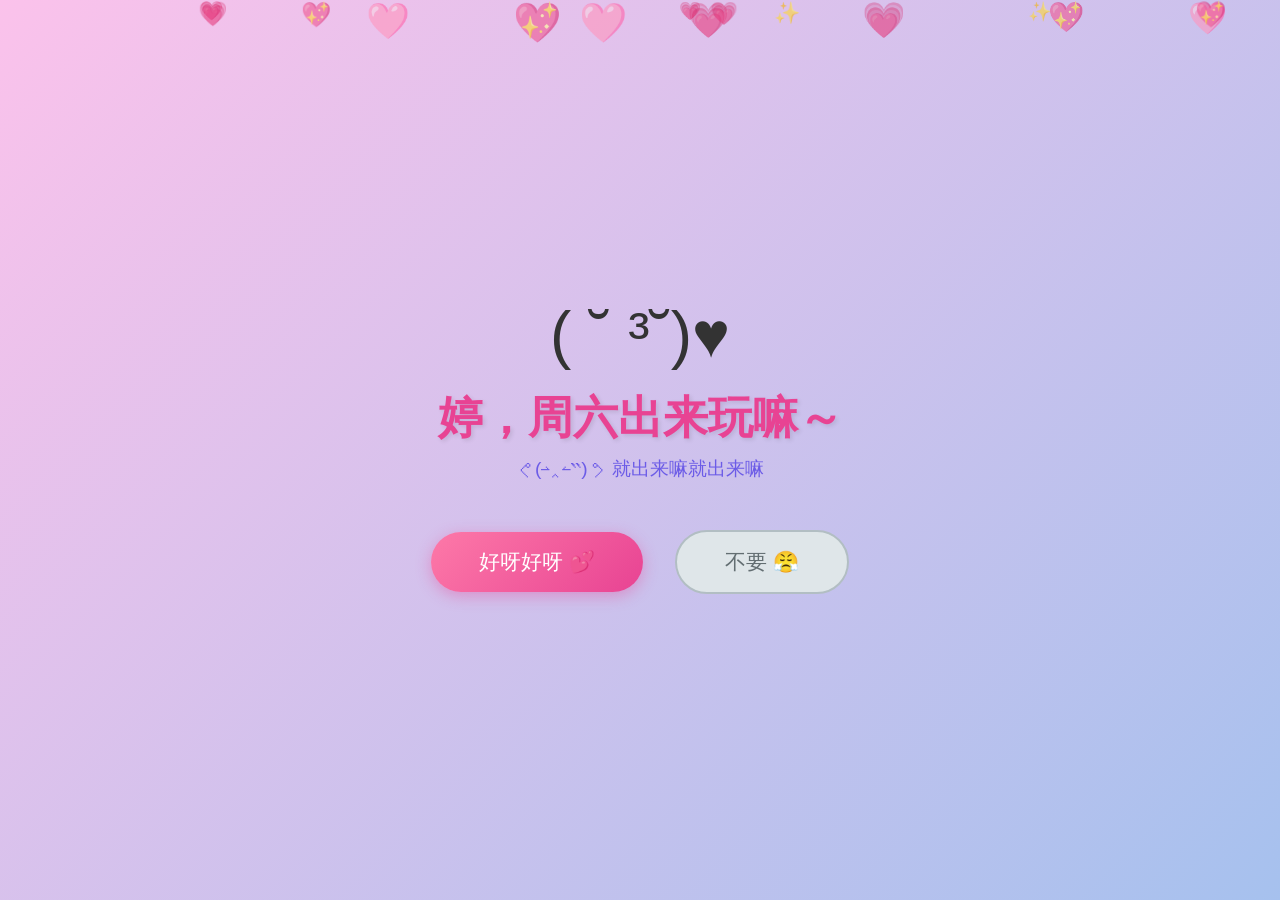
==== commit 0ee32ebf: "refactor: 资源按子项目收纳到 assets/，HTML 留根目录 项目根目录文件平铺过多，整理资源归类。原则：页面 HTML 全留根目录 （GitHub Pages 部署 URL 不变、零断" ====
--- a/index.html
+++ b/index.html
@@ -135,7 +135,7 @@
     </div>
     <div class="result" id="result">
       🎉 周六老地方见 🎉<br><span style="font-size:1.2rem">ヾ(≧▽≦*)o</span>
-      <div class="meme" id="meme"><img src="1.jpg" alt="表情包"></div>
+      <div class="meme" id="meme"><img src="assets/invite/1.jpg" alt="表情包"></div>
     </div>
   </div>
 
